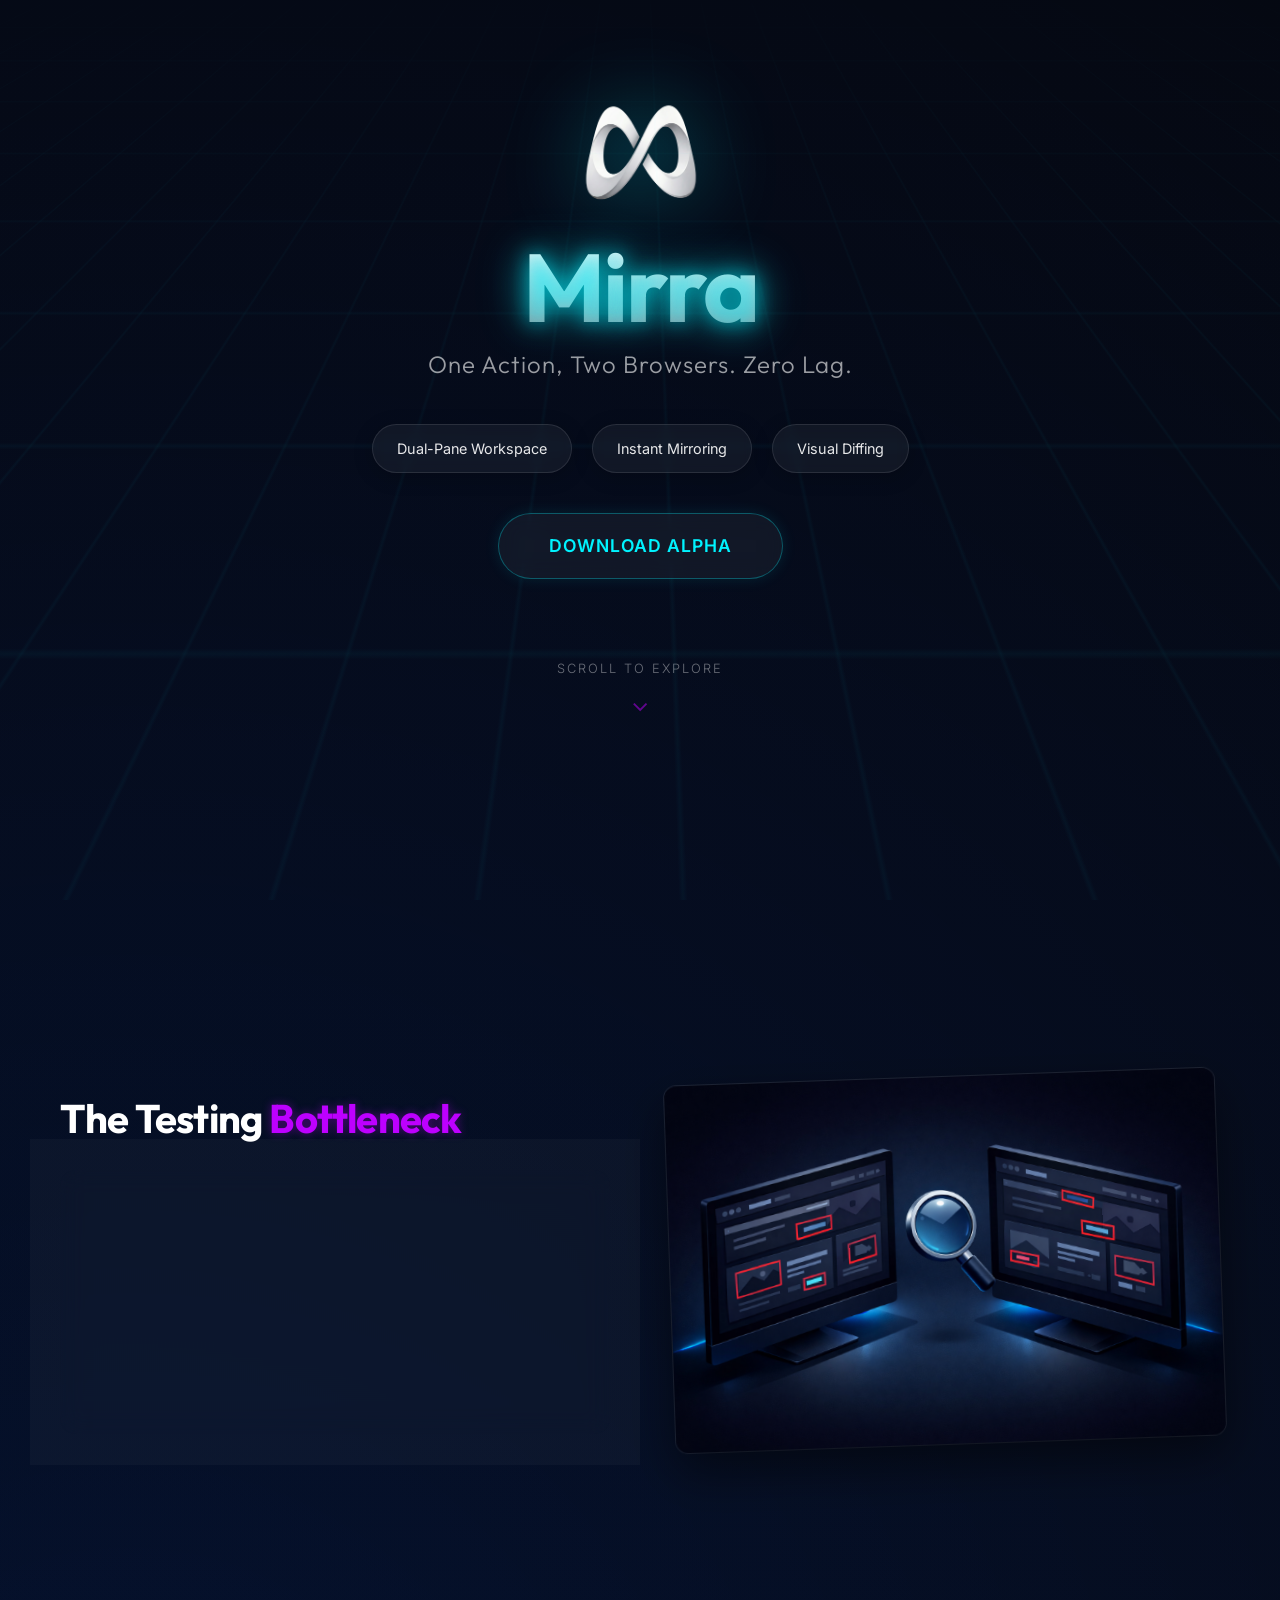
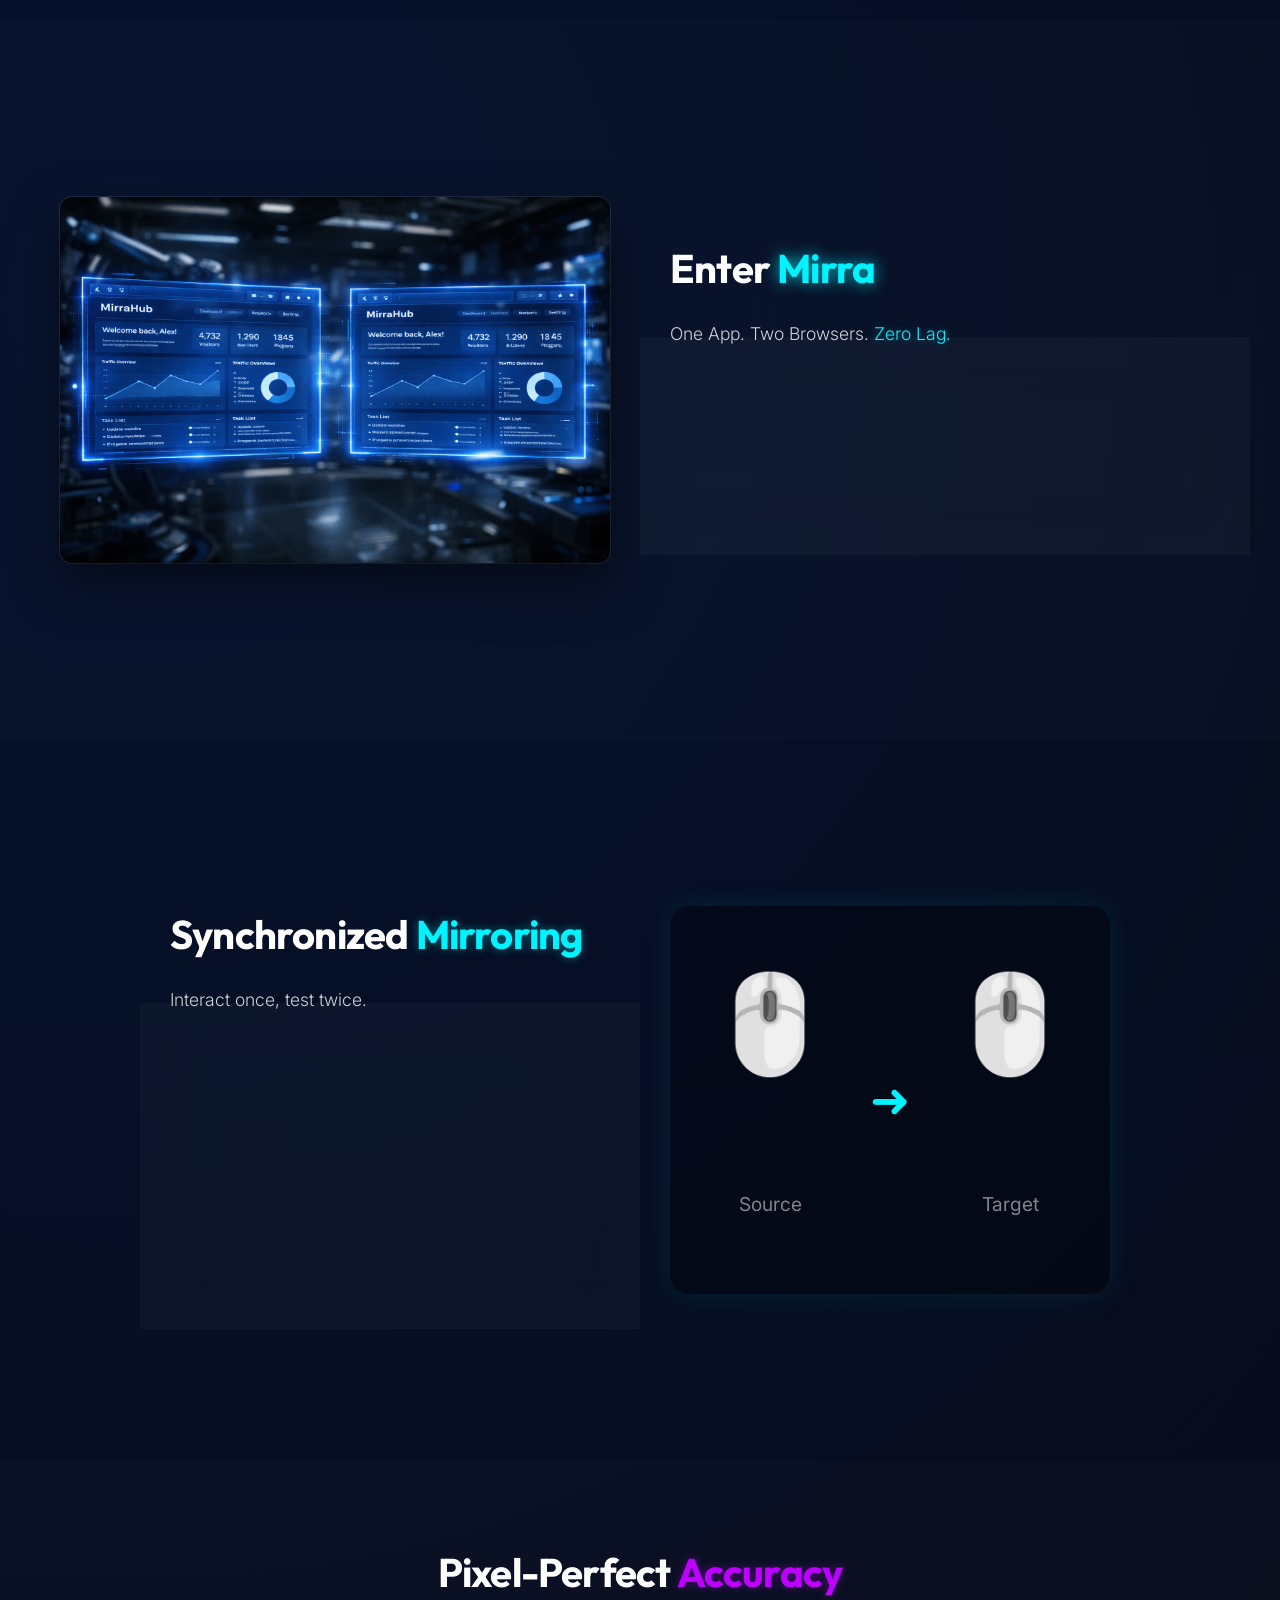
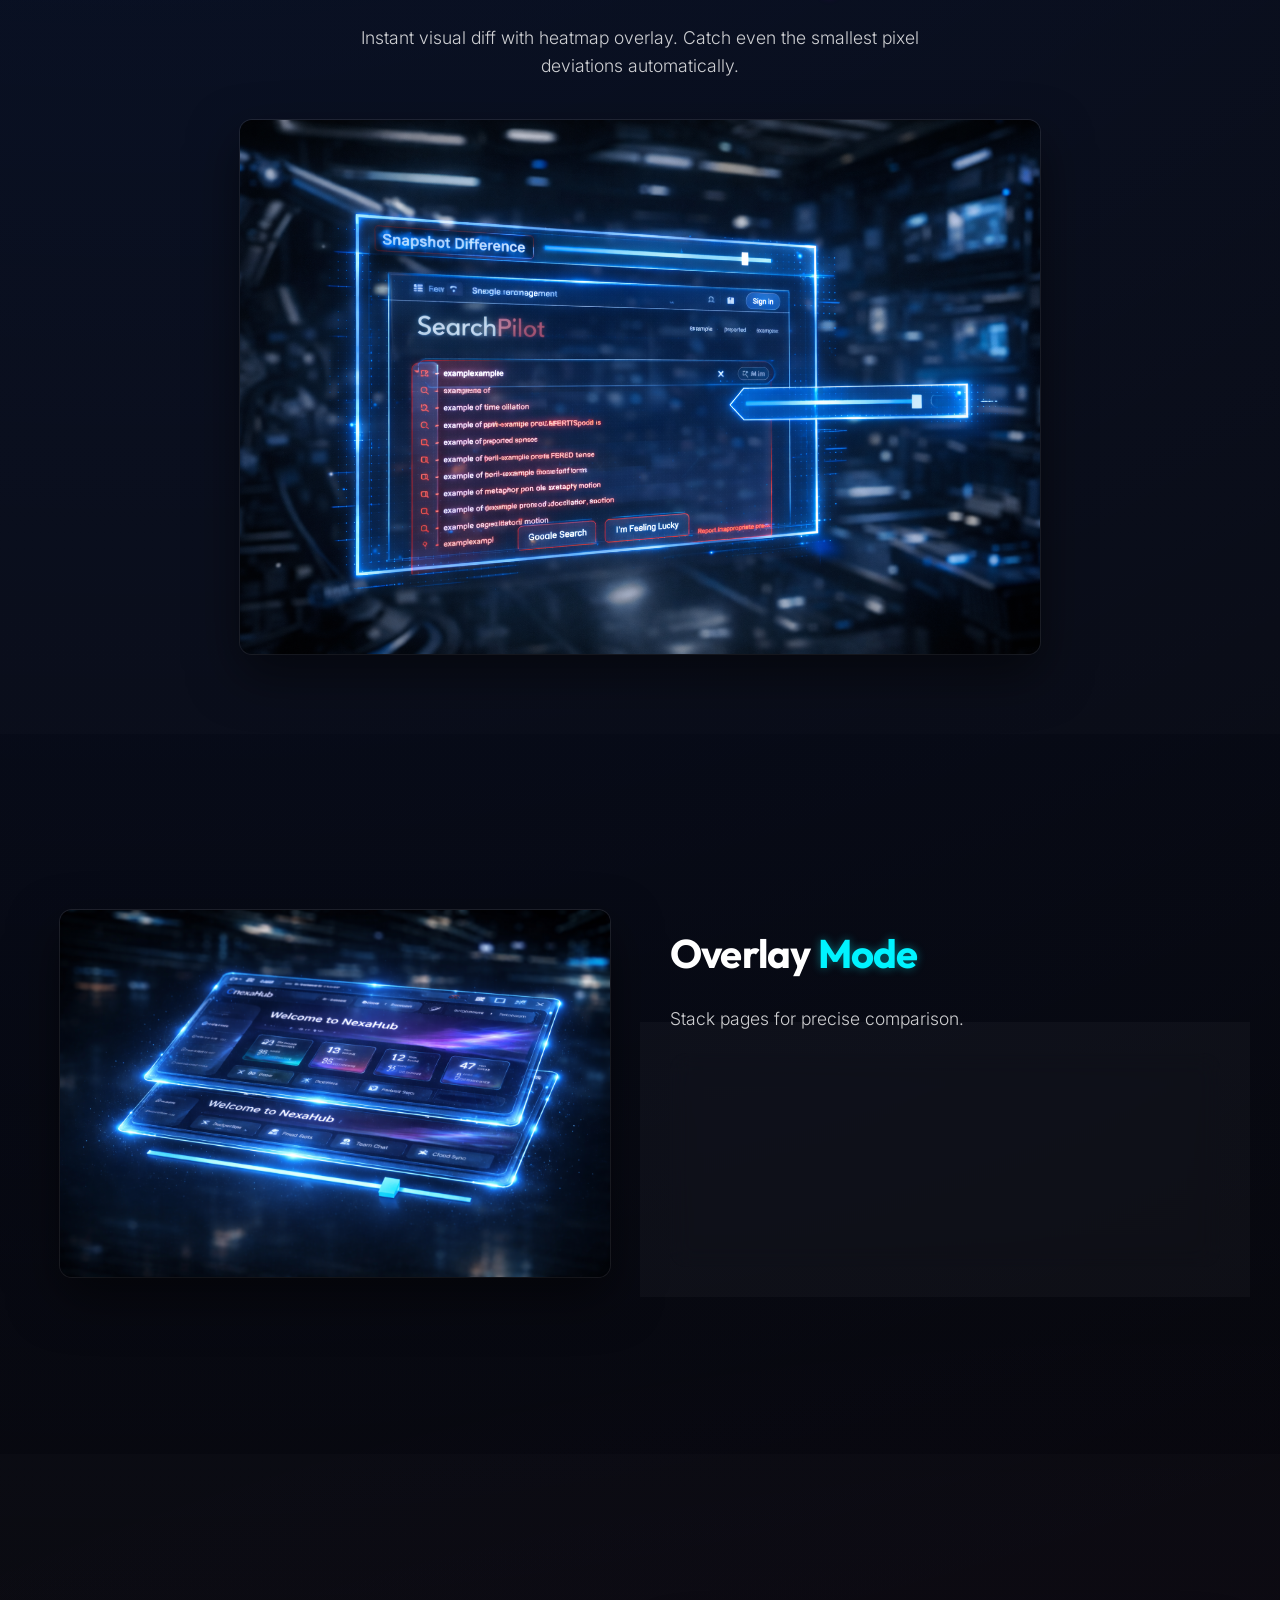
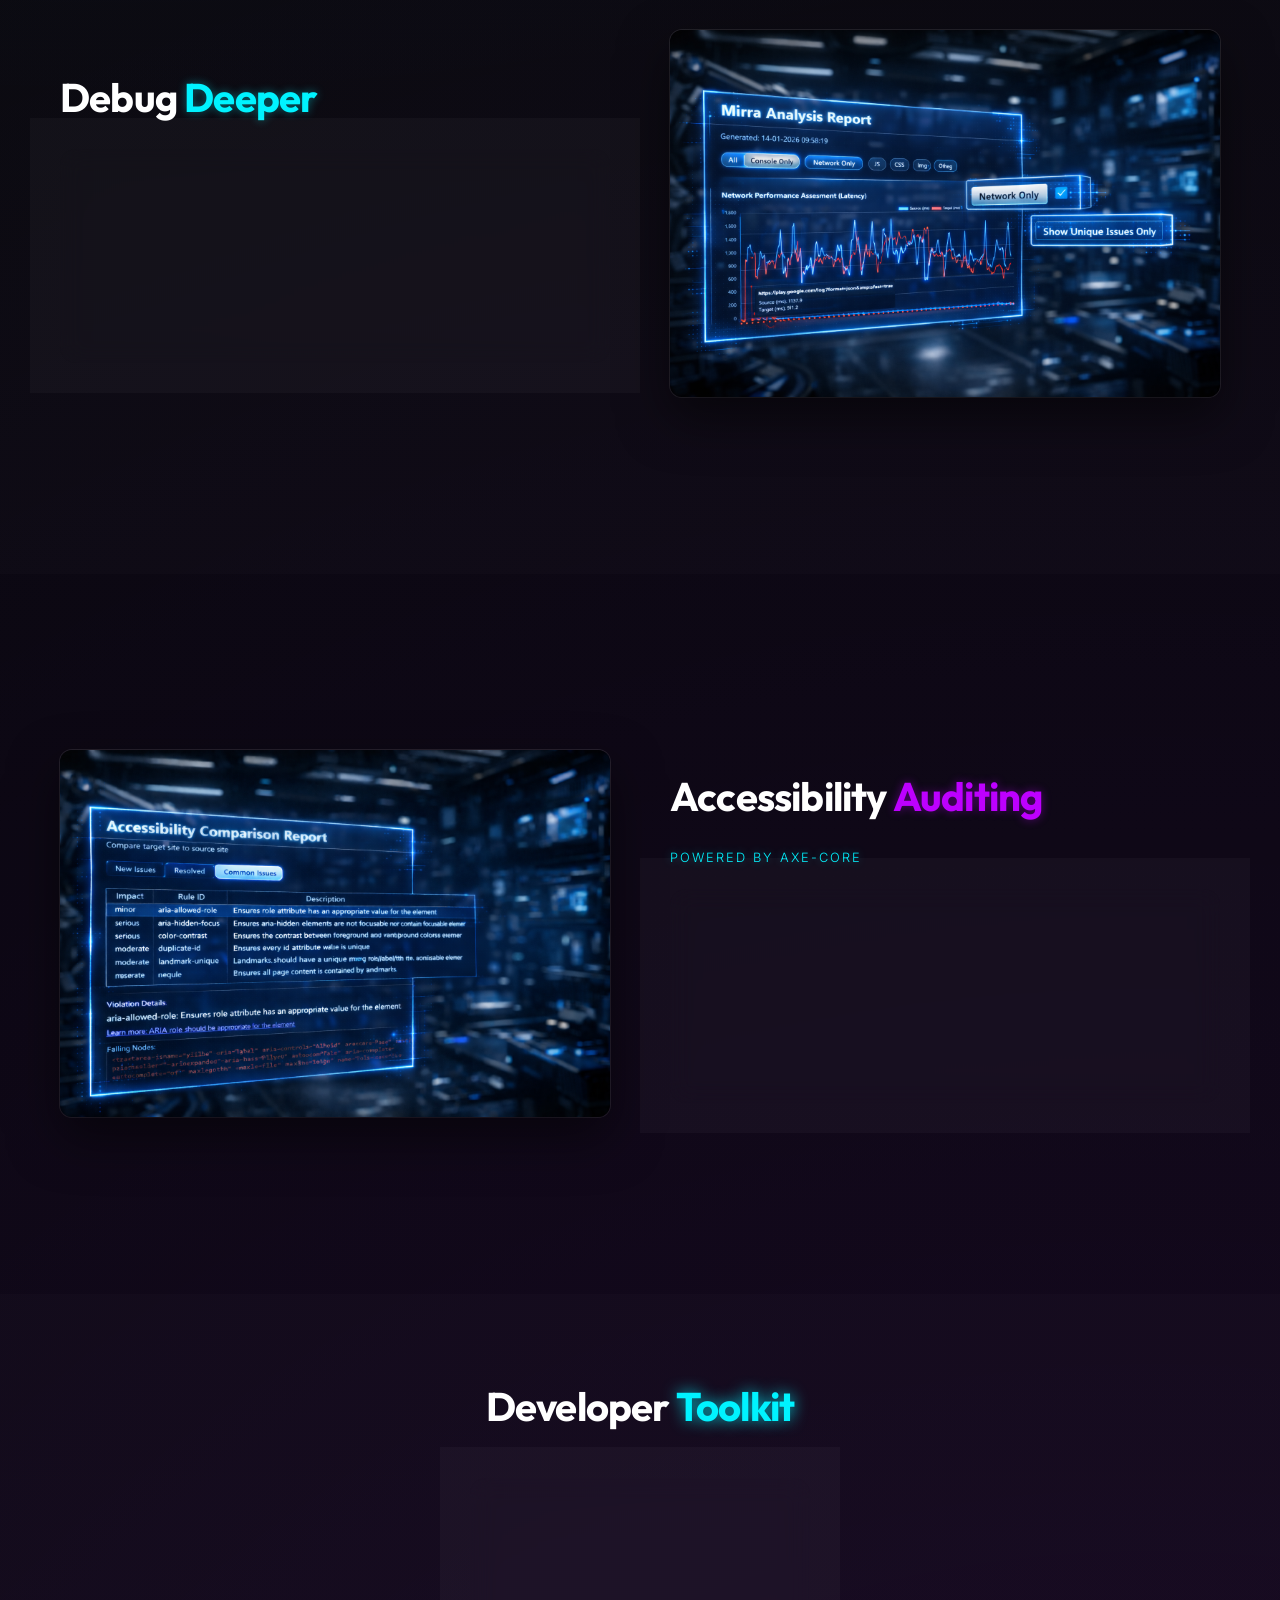
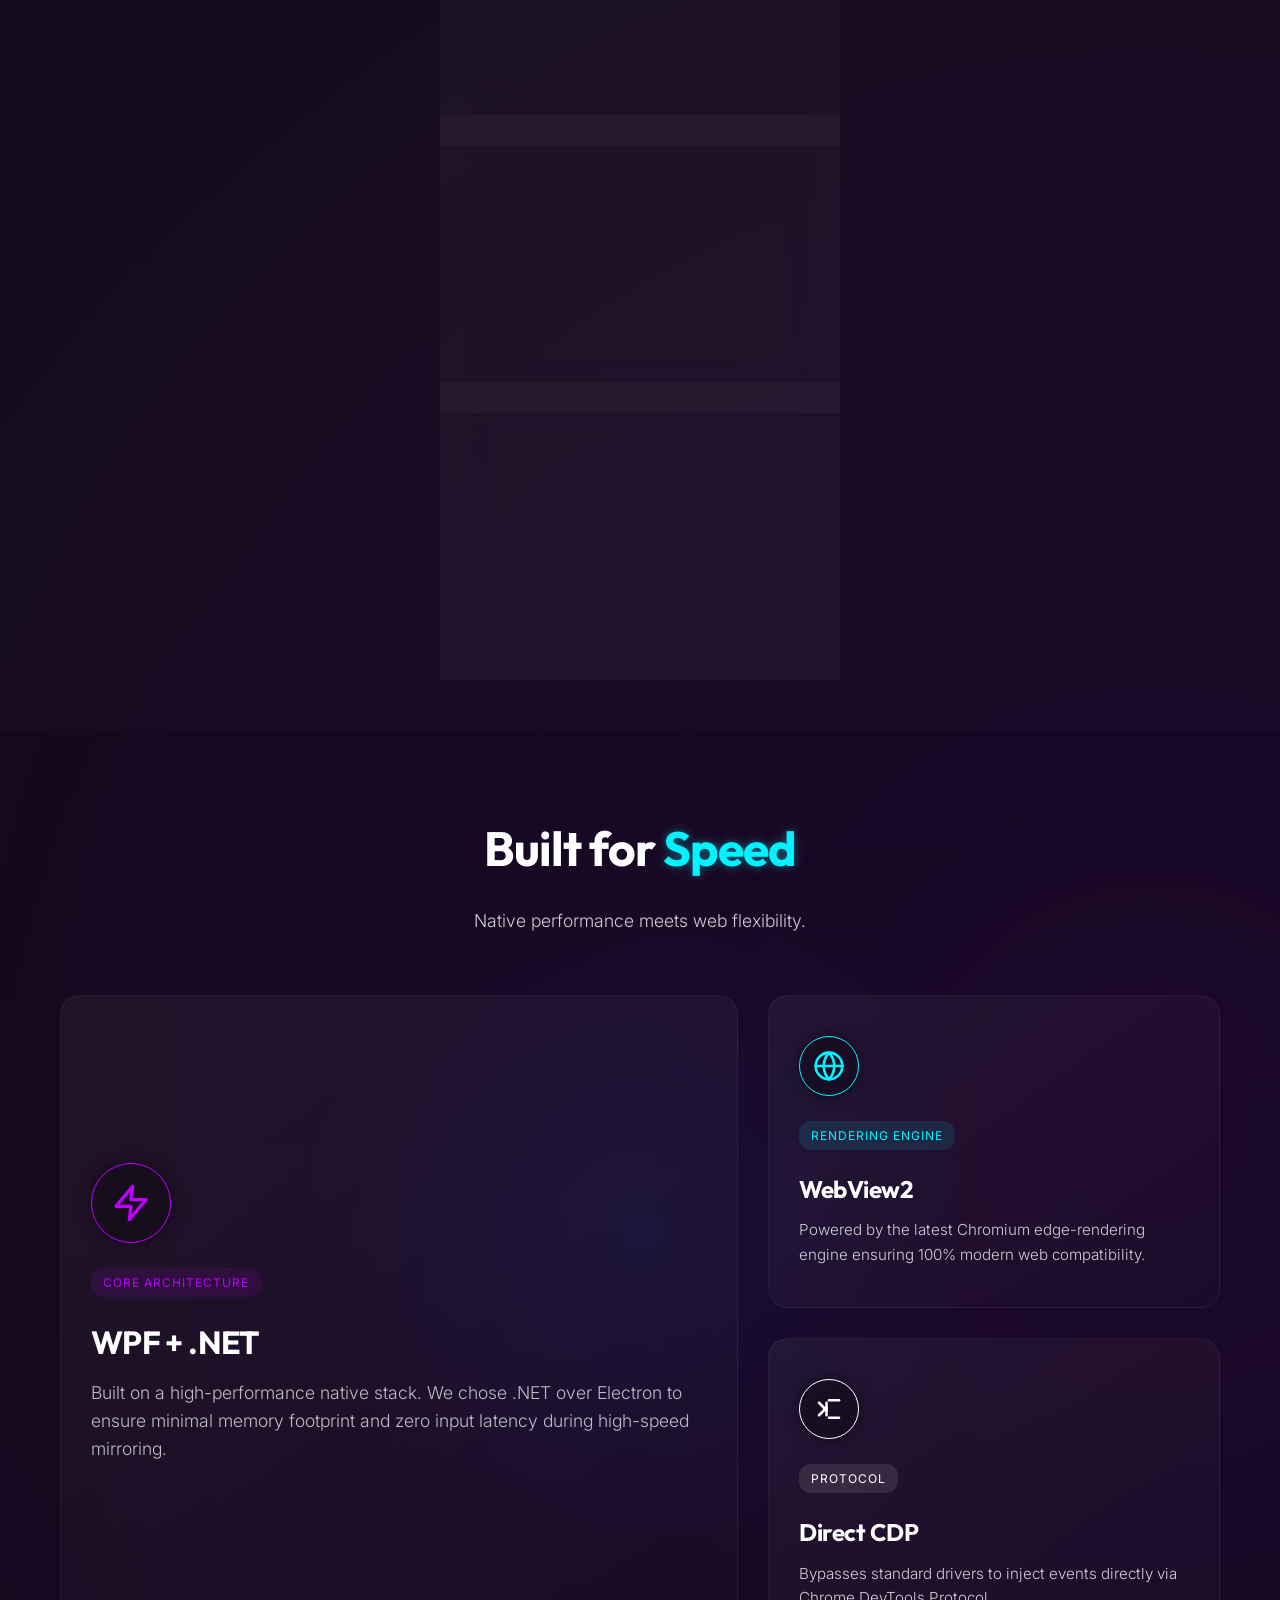
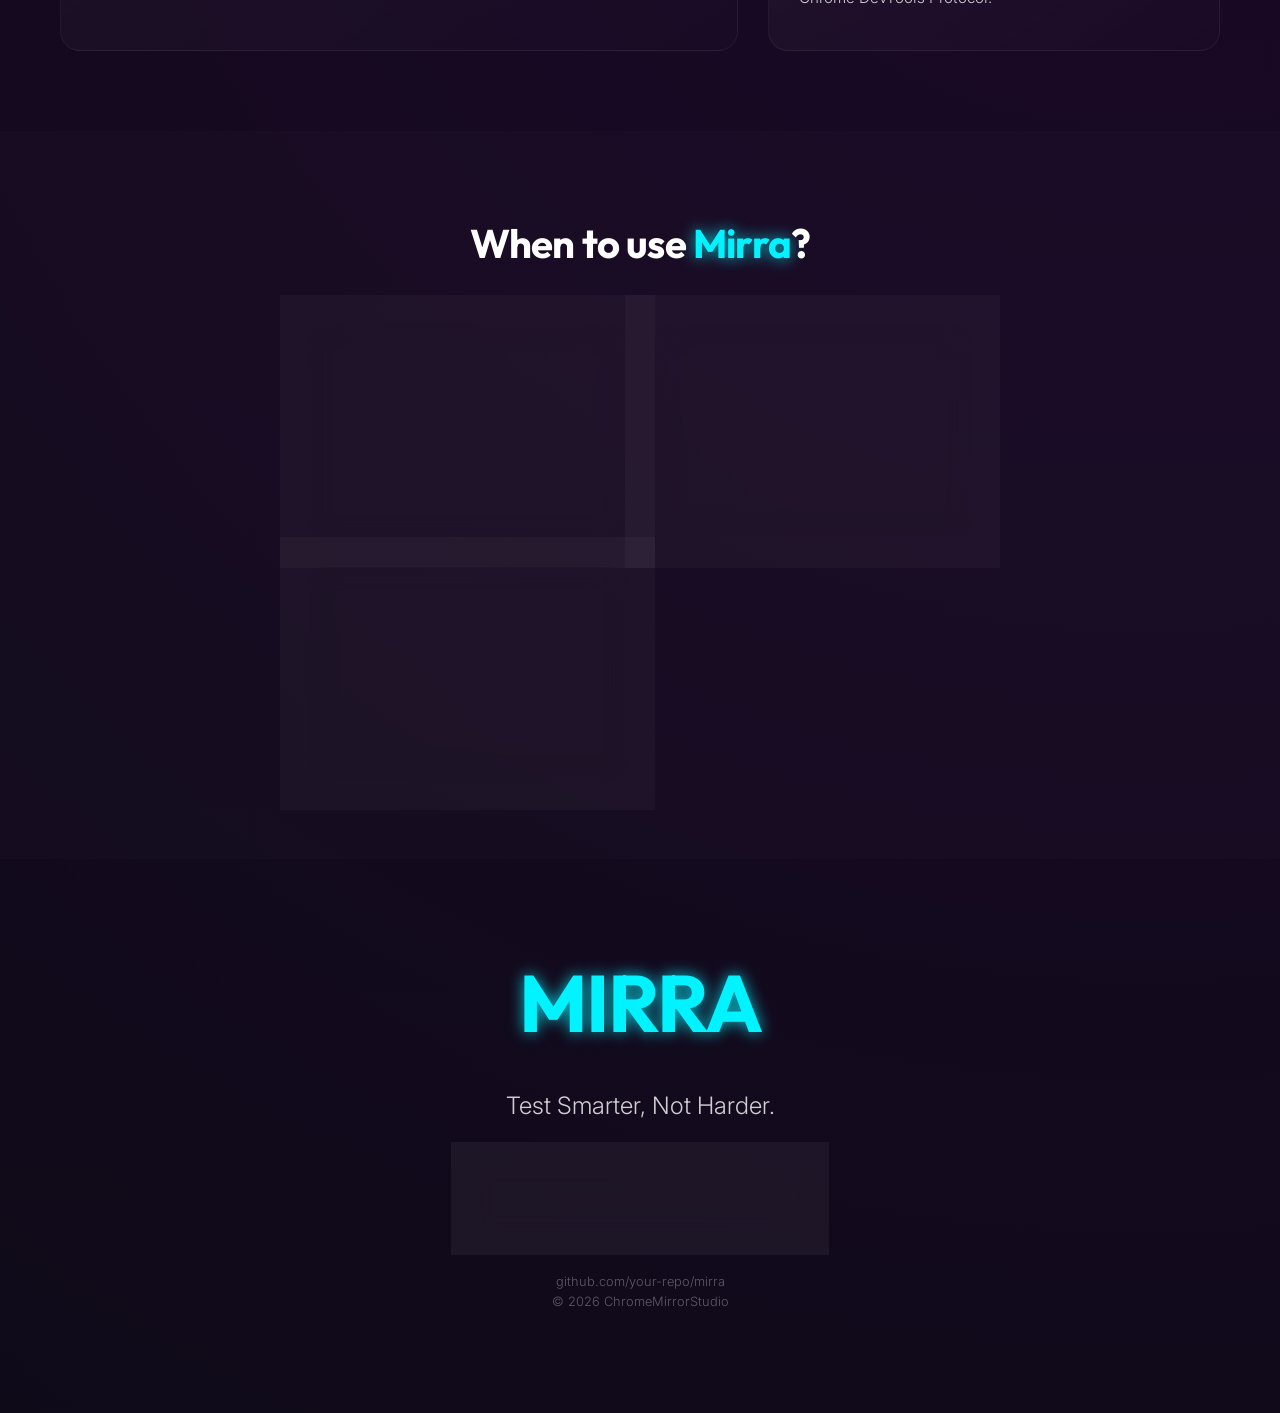
==== mirra/presentation_mirra.html @ e3047772 "feat: update theme to Blue Holographic and restructure mirra folder" ====
<!doctype html>
<html lang="en">

<head>
    <meta charset="utf-8">
    <meta name="viewport" content="width=device-width, initial-scale=1.0">
    <title>Mirra - One Action, Two Browsers</title>

    <!-- Google Fonts -->
    <link
        href="https://fonts.googleapis.com/css2?family=Inter:wght@300;400;600;700;900&family=Outfit:wght@300;500;700&display=swap"
        rel="stylesheet">

    <style>
        :root {
            --mirra-blue: #00f3ff;
            /* Cyan-ish Neon Blue */
            --mirra-deep-blue: #0055ff;
            --mirra-purple: #bd00ff;
            --mirra-bg-dark: #050508;
            --glass-bg: rgba(255, 255, 255, 0.03);
            --glass-border: rgba(0, 243, 255, 0.2);
            --glass-shadow: 0 0 20px rgba(0, 243, 255, 0.1);
        }

        /* ========== BASE STYLES ========== */
        * {
            box-sizing: border-box;
            margin: 0;
            padding: 0;
        }

        body {
            background-color: var(--mirra-bg-dark);
            background-image:
                radial-gradient(circle at 10% 20%, rgba(0, 85, 255, 0.15) 0%, transparent 40%),
                radial-gradient(circle at 90% 80%, rgba(189, 0, 255, 0.1) 0%, transparent 40%),
                linear-gradient(to bottom, #050508, #0a0a12);
            font-family: 'Inter', sans-serif;
            color: #ffffff;
            overflow-x: hidden;
            line-height: 1.6;
        }

        h1,
        h2,
        h3,
        h4,
        h5,
        h6 {
            font-family: 'Outfit', sans-serif;
            /* More futuristic font for headers */
            font-weight: 700;
            margin-bottom: 20px;
            letter-spacing: -0.02em;
        }

        h1 {
            font-size: 4rem;
            color: var(--mirra-blue);
            text-shadow: 0 0 20px rgba(0, 243, 255, 0.6), 0 0 40px rgba(0, 243, 255, 0.3);
            -webkit-text-fill-color: initial;
            background: none;
        }

        h2 {
            font-size: 2.5rem;
            margin-top: 0;
        }

        p {
            font-size: 1.1rem;
            color: rgba(255, 255, 255, 0.8);
            margin-bottom: 20px;
            font-weight: 300;
        }

        a {
            text-decoration: none;
            color: inherit;
        }

        /* ========== UTILITIES & ACCENTS ========== */
        .highlight-blue {
            color: var(--mirra-blue);
            text-shadow: 0 0 10px rgba(0, 243, 255, 0.4);
        }

        .highlight-purple {
            color: var(--mirra-purple);
            text-shadow: 0 0 10px rgba(189, 0, 255, 0.4);
        }

        .gradient-text {
            color: var(--mirra-blue);
            text-shadow: 0 0 15px rgba(0, 243, 255, 0.8);
            font-weight: bold;
            font-weight: bold;
            -webkit-background-clip: border-box;
            background-clip: border-box;
            -webkit-text-fill-color: initial;
            background: none;
        }

        .container {
            max-width: 1200px;
            margin: 0 auto;
            padding: 0 20px;
        }

        section {
            padding: 80px 0;
            min-height: 80vh;
            /* Sections take up most of the screen */
            display: flex;
            align-items: center;
            /* Center content vertically */
            position: relative;
        }

        section:nth-child(even) {
            background: rgba(255, 255, 255, 0.01);
            /* Subtle stripe */
        }

        /* ========== HOLOGRAPHIC CARDS & GLASSMORPHISM ========== */
        .glass-card {
            background: var(--glass-bg);
            border: 1px solid var(--glass-border);
            border-radius: 16px;
            padding: 30px;
            backdrop-filter: blur(12px);
            -webkit-backdrop-filter: blur(12px);
            box-shadow: var(--glass-shadow);
            transition: all 0.3s ease;
        }

        .glass-card:hover {
            transform: translateY(-5px);
            box-shadow: 0 10px 30px rgba(0, 243, 255, 0.2);
            border-color: var(--mirra-blue);
        }

        .hol-image {
            border-radius: 12px;
            box-shadow: 0 20px 50px rgba(0, 0, 0, 0.5), 0 0 0 1px rgba(255, 255, 255, 0.1);
            transition: transform 0.4s ease;
            max-width: 100%;
            height: auto;
            display: block;
        }

        .hol-image:hover {
            transform: scale(1.02);
        }

        /* ========== COMPONENTS ========== */
        .btn-primary {
            display: inline-block;
            background: rgba(255, 255, 255, 0.05);
            /* Glass background */
            padding: 18px 50px;
            border-radius: 50px;
            color: var(--mirra-blue);
            font-weight: 600;
            font-size: 1.1rem;
            letter-spacing: 1px;
            backdrop-filter: blur(10px);
            -webkit-backdrop-filter: blur(10px);
            border: 1px solid rgba(0, 243, 255, 0.3);
            box-shadow: 0 0 15px rgba(0, 243, 255, 0.1);
            transition: all 0.3s ease;
            text-transform: uppercase;
        }

        .btn-primary:hover {
            transform: translateY(-2px);
            background: rgba(0, 243, 255, 0.1);
            border-color: var(--mirra-blue);
            box-shadow: 0 0 30px rgba(0, 243, 255, 0.4);
            color: #fff;
            text-shadow: 0 0 10px rgba(0, 243, 255, 0.8);
        }

        .split-grid {
            display: grid;
            grid-template-columns: 1fr 1fr;
            gap: 60px;
            align-items: center;
        }

        ul.feature-list {
            list-style: none;
        }

        ul.feature-list li {
            padding: 12px 0;
            border-bottom: 1px solid rgba(255, 255, 255, 0.05);
            display: flex;
            align-items: center;
        }

        ul.feature-list li::before {
            content: "➜";
            color: var(--mirra-blue);
            margin-right: 15px;
            font-size: 0.9em;
        }

        .features-grid {
            display: grid;
            grid-template-columns: repeat(auto-fit, minmax(280px, 1fr));
            gap: 30px;
            margin-top: 40px;
        }

        /* Bento Grid Specifics */
        .bento-grid {
            display: grid;
            grid-template-columns: 1.5fr 1fr;
            /* Asymmetric split */
            grid-template-rows: auto auto;
            gap: 30px;
            margin-top: 50px;
        }

        .bento-tall {
            grid-row: span 2;
        }

        .bento-wide {
            grid-column: span 2;
        }

        /* ========== HERO SECTION SPECIFIC ========== */
        .hero-section {
            text-align: center;
            min-height: 100vh;
            justify-content: center;
            padding-top: 0;
            position: relative;
            overflow: hidden;
            /* Ensure grid doesn't spill */
        }

        /* Animated Grid Background */
        .hero-grid {
            position: absolute;
            top: 0;
            left: 0;
            width: 100%;
            height: 100%;
            background-image:
                linear-gradient(rgba(0, 243, 255, 0.1) 1px, transparent 1px),
                linear-gradient(90deg, rgba(0, 243, 255, 0.1) 1px, transparent 1px);
            background-size: 50px 50px;
            transform: perspective(500px) rotateX(60deg);
            transform-origin: top center;
            animation: gridMove 20s linear infinite;
            z-index: -1;
            opacity: 0.3;
            mask-image: linear-gradient(to bottom, transparent 0%, black 40%, black 80%, transparent 100%);
            -webkit-mask-image: linear-gradient(to bottom, transparent 0%, black 40%, black 80%, transparent 100%);
        }

        @keyframes gridMove {
            0% {
                background-position: 0 0;
            }

            100% {
                background-position: 0 1000px;
            }
        }

        .hero-content {
            z-index: 1;
            position: relative;
        }

        /* Hero Typography overrides */
        .hero-title {
            font-size: 6rem;
            line-height: 1;
            margin-bottom: 10px;
            letter-spacing: -2px;
            background: linear-gradient(180deg, #fff 0%, rgba(255, 255, 255, 0.5) 100%);
            -webkit-background-clip: text;
            background-clip: text;
            -webkit-text-fill-color: transparent;
            filter: drop-shadow(0 0 20px rgba(0, 243, 255, 0.4));
        }

        .hero-subtitle {
            font-size: 1.5rem;
            color: rgba(255, 255, 255, 0.6);
            margin-bottom: 40px;
            font-weight: 300;
            letter-spacing: 1px;
        }

        /* Glass Badges for features */
        .hero-badges {
            display: flex;
            justify-content: center;
            gap: 20px;
            margin: 40px 0;
            flex-wrap: wrap;
        }

        .badge {
            background: rgba(255, 255, 255, 0.05);
            border: 1px solid rgba(255, 255, 255, 0.1);
            padding: 12px 24px;
            border-radius: 30px;
            display: flex;
            align-items: center;
            gap: 10px;
            font-size: 0.9rem;
            color: rgba(255, 255, 255, 0.9);
            backdrop-filter: blur(5px);
            box-shadow: 0 4px 20px rgba(0, 0, 0, 0.2);
            transition: transform 0.3s, border-color 0.3s;
        }

        .badge:hover {
            transform: translateY(-3px);
            border-color: var(--mirra-blue);
            background: rgba(0, 243, 255, 0.05);
        }

        .badge i {
            font-style: normal;
        }

        /* Hero Buttons */
        .hero-cta-group {
            display: flex;
            justify-content: center;
            gap: 20px;
            margin-top: 30px;
        }

        .btn-secondary {
            display: inline-block;
            background: transparent;
            padding: 18px 40px;
            border-radius: 50px;
            color: white;
            font-weight: 600;
            font-size: 1.1rem;
            letter-spacing: 0.5px;
            border: 1px solid rgba(255, 255, 255, 0.2);
            transition: all 0.3s ease;
        }

        .btn-secondary:hover {
            background: rgba(255, 255, 255, 0.05);
            border-color: white;
            transform: translateY(-2px);
        }

        /* ========== TECH CARDS ========== */
        .tech-card {
            background: linear-gradient(145deg, rgba(255, 255, 255, 0.05) 0%, rgba(255, 255, 255, 0.01) 100%);
            border: 1px solid rgba(255, 255, 255, 0.05);
            border-radius: 20px;
            padding: 40px 30px;
            text-align: left;
            transition: all 0.4s cubic-bezier(0.175, 0.885, 0.32, 1.275);
            position: relative;
            overflow: hidden;
            height: 100%;
        }

        .tech-card::before {
            content: '';
            position: absolute;
            top: 0;
            left: 0;
            width: 100%;
            height: 100%;
            background: radial-gradient(circle at top right, rgba(0, 243, 255, 0.1), transparent 40%);
            opacity: 0;
            transition: opacity 0.4s;
        }

        .tech-card:hover {
            transform: translateY(-10px);
            border-color: var(--mirra-purple);
            box-shadow: 0 10px 40px rgba(189, 0, 255, 0.15);
        }

        .tech-card:hover::before {
            opacity: 1;
        }

        .tech-icon-circle {
            width: 60px;
            height: 60px;
            border-radius: 50%;
            background: rgba(0, 0, 0, 0.3);
            display: flex;
            align-items: center;
            justify-content: center;
            font-size: 1.8rem;
            margin-bottom: 25px;
            border: 1px solid rgba(255, 255, 255, 0.1);
            box-shadow: 0 0 15px rgba(0, 0, 0, 0.5);
        }

        .tech-card h4 {
            font-size: 1.5rem;
            margin-bottom: 10px;
            color: #fff;
        }

        .tech-tag {
            display: inline-block;
            font-size: 0.75rem;
            text-transform: uppercase;
            letter-spacing: 1px;
            padding: 5px 12px;
            border-radius: 12px;
            background: rgba(0, 243, 255, 0.1);
            color: var(--mirra-blue);
            margin-bottom: 20px;
        }

        /* ========== TECH CARDS ========== */
        .tech-card {
            background: linear-gradient(145deg, rgba(255, 255, 255, 0.05) 0%, rgba(255, 255, 255, 0.01) 100%);
            border: 1px solid rgba(255, 255, 255, 0.05);
            border-radius: 20px;
            padding: 40px 30px;
            text-align: left;
            transition: all 0.4s cubic-bezier(0.175, 0.885, 0.32, 1.275);
            position: relative;
            overflow: hidden;
            height: 100%;
        }

        .tech-card::before {
            content: '';
            position: absolute;
            top: 0;
            left: 0;
            width: 100%;
            height: 100%;
            background: radial-gradient(circle at top right, rgba(0, 243, 255, 0.1), transparent 40%);
            opacity: 0;
            transition: opacity 0.4s;
        }

        .tech-card:hover {
            transform: translateY(-10px);
            border-color: var(--mirra-purple);
            box-shadow: 0 10px 40px rgba(189, 0, 255, 0.15);
        }

        .tech-card:hover::before {
            opacity: 1;
        }

        .tech-icon-circle {
            width: 60px;
            height: 60px;
            border-radius: 50%;
            background: rgba(0, 0, 0, 0.3);
            display: flex;
            align-items: center;
            justify-content: center;
            font-size: 1.8rem;
            margin-bottom: 25px;
            border: 1px solid rgba(255, 255, 255, 0.1);
            box-shadow: 0 0 15px rgba(0, 0, 0, 0.5);
        }

        .tech-card h4 {
            font-size: 1.5rem;
            margin-bottom: 10px;
            color: #fff;
        }

        .tech-tag {
            display: inline-block;
            font-size: 0.75rem;
            text-transform: uppercase;
            letter-spacing: 1px;
            padding: 5px 12px;
            border-radius: 12px;
            background: rgba(0, 243, 255, 0.1);
            color: var(--mirra-blue);
            margin-bottom: 20px;
        }

        /* ========== SCROLL ANIMATION CSS ========== */
        .reveal-on-scroll {
            opacity: 0;
            transform: translateY(30px);
            transition: all 0.8s ease-out;
        }

        .reveal-on-scroll.visible {
            opacity: 1;
            transform: translateY(0);
        }

        /* ========== RESPONSIVE ========== */
        @media screen and (max-width: 900px) {
            .split-grid {
                grid-template-columns: 1fr;
                gap: 40px;
                text-align: center;
            }

            h1 {
                font-size: 3rem;
            }

            h2 {
                font-size: 2rem;
            }

            .split-grid .content-side {
                order: 1;
            }

            .split-grid .image-side {
                order: 2;
                margin-top: 20px;
            }

            .bento-grid {
                grid-template-columns: 1fr;
                grid-template-rows: auto;
            }

            .bento-tall,
            .bento-wide {
                grid-row: auto;
                grid-column: auto;
            }

            section.reverse-mobile .split-grid .image-side {
                order: 1;
            }

            section.reverse-mobile .split-grid .content-side {
                order: 2;
            }

            ul.feature-list {
                text-align: left;
                display: inline-block;
            }
        }

        /* ========== MOBILE SPECIFIC (<480px) ========== */
        @media screen and (max-width: 480px) {
            h1 {
                font-size: 2.5rem !important;
            }

            h2 {
                font-size: 1.8rem !important;
            }

            section {
                padding: 60px 0;
                min-height: auto;
                /* Allow content to determine height on mobile */
            }

            .container {
                padding: 0 15px;
            }

            .hero-icon {
                font-size: 3.5rem;
                margin-top: 30px;
            }

            .glass-card {
                padding: 20px;
            }

            .btn-primary {
                padding: 15px 30px;
                font-size: 1rem;
                width: 100%;
                /* Full width button on mobile */
                text-align: center;
            }

            /* Fix functionality visualization */
            .input-mirror-viz {
                font-size: 3rem !important;
                /* Smaller icons */
                padding: 20px !important;
                flex-direction: column;
                /* Stack vertically */
                gap: 20px;
            }

            .input-mirror-arrow {
                transform: rotate(90deg);
                /* Point down */
                margin: 10px 0 !important;
            }
        }
    </style>
</head>

<body>

    <!-- HERO SECTION -->
    <section class="hero-section">
        <div class="hero-grid"></div>
        <div class="container hero-content">
            <img src="./SiteFile/App.png" alt="Mirra Logo"
                style="width: 120px; margin-bottom: 20px; filter: drop-shadow(0 0 40px rgba(0,243,255,0.4));">

            <h1 class="hero-title">Mirra</h1>
            <h3 class="hero-subtitle">One Action, Two Browsers. Zero Lag.</h3>

            <div class="hero-badges">
                <div class="badge">
                    <span>Dual-Pane Workspace</span>
                </div>
                <div class="badge">
                    <span>Instant Mirroring</span>
                </div>
                <div class="badge">
                    <span>Visual Diffing</span>
                </div>
            </div>

            <div class="hero-cta-group">
                <a href="#" class="btn-primary">Download Alpha</a>
            </div>

            <div style="margin-top: 80px; opacity: 0.5; animation: bounce 2s infinite;">
                <p style="margin-bottom: 5px; font-size: 0.8rem; letter-spacing: 2px;">SCROLL TO EXPLORE</p>
                <div style="color: var(--mirra-purple); font-size: 1.5rem;">⌄</div>
            </div>
        </div>
    </section>

    <style>
        @keyframes bounce {

            0%,
            20%,
            50%,
            80%,
            100% {
                transform: translateY(0);
            }

            40% {
                transform: translateY(-10px);
            }

            60% {
                transform: translateY(-5px);
            }
        }
    </style>

    <!-- THE PROBLEM -->
    <section>
        <div class="container">
            <div class="split-grid">
                <div class="content-side reveal-on-scroll">
                    <h2>The Testing <span class="highlight-purple">Bottleneck</span></h2>
                    <div class="glass-card">
                        <ul class="feature-list">
                            <li>Comparing Staging vs. Production is manual & slow</li>
                            <li>"Alt-Tab" fatigue from switching windows</li>
                            <li>Visual bugs slip through cracks</li>
                            <li>Accessibility auditing is disjointed</li>
                        </ul>
                    </div>
                </div>
                <div class="image-side reveal-on-scroll">
                    <img src="./chaotic_tabs.png" class="hol-image" style="transform: rotate(-2deg);"
                        alt="Chaotic Tabs">
                </div>
            </div>
        </div>
    </section>

    <!-- THE SOLUTION -->
    <section class="reverse-mobile">
        <div class="container">
            <div class="split-grid">
                <div class="image-side reveal-on-scroll">
                    <img src="./SplitView.png" class="hol-image" alt="Split View Solution">
                </div>
                <div class="content-side reveal-on-scroll">
                    <h2>Enter <span class="gradient-text">Mirra</span></h2>
                    <p>One App. Two Browsers. <span class="highlight-blue">Zero Lag.</span></p>
                    <div class="glass-card">
                        <h4>Dedicated Workspace</h4>
                        <p style="margin:0; opacity: 0.8; font-size: 0.95rem;">No more window juggling. Your testing
                            environment is contained and controlled.</p>
                    </div>
                </div>
            </div>
        </div>
    </section>

    <!-- INPUT MIRRORING -->
    <section>
        <div class="container">
            <div class="split-grid">
                <div class="content-side reveal-on-scroll">
                    <h2>Synchronized <span class="highlight-blue">Mirroring</span></h2>
                    <p>Interact once, test twice.</p>
                    <div class="glass-card">
                        <ul class="feature-list">
                            <li>Scroll Sync</li>
                            <li>Click Mirroring</li>
                            <li>Keyboard Input</li>
                            <li>Chrome DevTools Protocol (CDP)</li>
                        </ul>
                    </div>
                </div>
                <div class="image-side reveal-on-scroll" style="text-align: center;">
                    <div class="input-mirror-viz"
                        style="display: inline-flex; align-items: center; justify-content: center; font-size: 6rem; background: rgba(0,0,0,0.3); padding: 40px; border-radius: 20px; box-shadow: 0 0 30px rgba(0,243,255,0.1);">
                        <div style="text-align: center;">🖱️<br><small
                                style="font-size: 0.2em; opacity: 0.5;">Source</small></div>
                        <div class="input-mirror-arrow"
                            style="color: var(--mirra-blue); margin: 0 40px; font-size: 0.5em;">➜</div>
                        <div style="text-align: center;">🖱️<br><small
                                style="font-size: 0.2em; opacity: 0.5;">Target</small></div>
                    </div>
                </div>
            </div>
        </div>
    </section>

    <!-- VISUAL REGRESSION -->
    <section style="text-align: center;">
        <div class="container reveal-on-scroll">
            <h2>Pixel-Perfect <span class="highlight-purple">Accuracy</span></h2>
            <p style="max-width: 600px; margin: 0 auto 40px;">Instant visual diff with heatmap overlay. Catch even the
                smallest pixel deviations automatically.</p>
            <img src="./heatmap.png" class="hol-image" style="width: 100%; max-width: 800px; margin: 0 auto;"
                alt="Heatmap Comparison">
        </div>
    </section>

    <!-- OVERLAY MODE -->
    <section>
        <div class="container">
            <div class="split-grid">
                <div class="image-side reveal-on-scroll">
                    <img src="./overlay.png" class="hol-image" alt="Overlay Mode">
                </div>
                <div class="content-side reveal-on-scroll">
                    <h2>Overlay <span class="highlight-blue">Mode</span></h2>
                    <p>Stack pages for precise comparison.</p>
                    <div class="glass-card">
                        <ul class="feature-list">
                            <li><strong>Transparency Control:</strong> Adjust overlay opacity</li>
                            <li><strong>Pixel Alignment:</strong> Perfect element matching</li>
                            <li><strong>Quick Toggle:</strong> Instant view switching</li>
                        </ul>
                    </div>
                </div>
            </div>
        </div>
    </section>

    <!-- DEBUGGING -->
    <section>
        <div class="container">
            <div class="split-grid">
                <div class="content-side reveal-on-scroll">
                    <h2>Debug <span class="highlight-blue">Deeper</span></h2>
                    <div class="glass-card">
                        <ul class="feature-list">
                            <li><strong>Console Sync:</strong> Compare logs side-by-side</li>
                            <li><strong>Network Monitor:</strong> Spot 404s & Slow Requests</li>
                            <li><strong>Diffing:</strong> Highlight errors in Target only</li>
                        </ul>
                    </div>
                </div>
                <div class="image-side reveal-on-scroll">
                    <img src="./Console.png" class="hol-image" alt="Console Sync">
                </div>
            </div>
        </div>
    </section>

    <!-- ACCESSIBILITY -->
    <section>
        <div class="container">
            <div class="split-grid">
                <div class="image-side reveal-on-scroll">
                    <img src="./axe.png" class="hol-image" alt="Accessibility Auditing">
                </div>
                <div class="content-side reveal-on-scroll">
                    <h2>Accessibility <span class="highlight-purple">Auditing</span></h2>
                    <p class="highlight-blue" style="font-size: 0.8em; text-transform: uppercase; letter-spacing: 2px;">
                        Powered by axe-core</p>
                    <div class="glass-card">
                        <ul class="feature-list">
                            <li>Compare A11y Scores</li>
                            <li>Identify <strong>Regressions</strong> (New Errors)</li>
                            <li>Highlight <strong>Improvements</strong> (Fixed Errors)</li>
                        </ul>
                    </div>
                </div>
            </div>
        </div>
    </section>

    <!-- DEVELOPER TOOLKIT -->
    <section>
        <div class="container">
            <h2 style="text-align: center;">Developer <span class="gradient-text">Toolkit</span></h2>
            <div class="features-grid reveal-on-scroll">
                <div class="glass-card" style="text-align: center;">
                    <h1 style="font-size: 3rem; margin-bottom: 10px;">📏</h1>
                    <h4 class="highlight-blue">Smart Ruler</h4>
                    <p style="font-size: 0.9em;">Measure padding & margins instantly.</p>
                </div>
                <div class="glass-card" style="text-align: center;">
                    <h1 style="font-size: 3rem; margin-bottom: 10px;">📑</h1>
                    <h4 class="highlight-blue">Bookmarks</h4>
                    <p style="font-size: 0.9em;">Save session pairs for daily workflows.</p>
                </div>
                <div class="glass-card" style="text-align: center;">
                    <h1 style="font-size: 3rem; margin-bottom: 10px;">⌨️</h1>
                    <h4 class="highlight-blue">Hotkeys</h4>
                    <p style="font-size: 0.9em;">Toggle features without leaving keyboard.</p>
                </div>
            </div>
        </div>
    </section>

    <!-- PERFORMANCE -->
    <!-- PERFORMANCE -->
    <section style="position: relative;">
        <!-- Background decorative blob -->
        <div
            style="position: absolute; top: 50%; left: 50%; transform: translate(-50%, -50%); width: 60%; height: 60%; background: radial-gradient(circle, rgba(0,85,255,0.08) 0%, transparent 70%); z-index: -1;">
        </div>

        <div class="container reveal-on-scroll">
            <div style="text-align: center; margin-bottom: 60px;">
                <h2 style="font-size: 3rem;">Built for <span class="highlight-blue">Speed</span></h2>
                <p>Native performance meets web flexibility.</p>
            </div>

            <div class="bento-grid">
                <!-- Card 1: Tall Architecture Card -->
                <div class="tech-card bento-tall">
                    <div style="height: 100%; display: flex; flex-direction: column; justify-content: center;">
                        <div class="tech-icon-circle"
                            style="width: 80px; height: 80px; border-color: var(--mirra-purple);">
                            <!-- Lightning/Chip SVG -->
                            <svg width="40" height="40" viewBox="0 0 24 24" fill="none" stroke="var(--mirra-purple)"
                                stroke-width="2" stroke-linecap="round" stroke-linejoin="round">
                                <polygon points="13 2 3 14 12 14 11 22 21 10 12 10 13 2"></polygon>
                            </svg>
                        </div>
                        <span class="tech-tag"
                            style="align-self: flex-start; background: rgba(189, 0, 255, 0.1); color: var(--mirra-purple);">Core
                            Architecture</span>
                        <h4 style="font-size: 2rem;">WPF + .NET</h4>
                        <p style="font-size: 1.1rem; opacity: 0.9;">Built on a high-performance native stack. We chose
                            .NET over Electron to ensure minimal memory footprint and zero input latency during
                            high-speed mirroring.</p>
                    </div>
                </div>

                <!-- Card 2 -->
                <div class="tech-card">
                    <div class="tech-icon-circle" style="border-color: var(--mirra-blue);">
                        <!-- Globe SVG -->
                        <svg width="32" height="32" viewBox="0 0 24 24" fill="none" stroke="var(--mirra-blue)"
                            stroke-width="2" stroke-linecap="round" stroke-linejoin="round">
                            <circle cx="12" cy="12" r="10"></circle>
                            <line x1="2" y1="12" x2="22" y2="12"></line>
                            <path
                                d="M12 2a15.3 15.3 0 0 1 4 10 15.3 15.3 0 0 1-4 10 15.3 15.3 0 0 1-4-10 15.3 15.3 0 0 1 4-10z">
                            </path>
                        </svg>
                    </div>
                    <span class="tech-tag">Rendering Engine</span>
                    <h4>WebView2</h4>
                    <p style="font-size: 0.95rem; margin-bottom: 0;">Powered by the latest Chromium edge-rendering
                        engine ensuring 100% modern web compatibility.</p>
                </div>

                <!-- Card 3 -->
                <div class="tech-card">
                    <div class="tech-icon-circle" style="border-color: #fff;">
                        <!-- Terminal/Wrench SVG -->
                        <svg width="30" height="30" viewBox="0 0 24 24" fill="none" stroke="#fff" stroke-width="2"
                            stroke-linecap="round" stroke-linejoin="round">
                            <polyline points="4 17 10 11 10 17"></polyline>
                            <line x1="12" y1="19" x2="20" y2="19"></line>
                            <polyline points="4 7 10 13 10 7"></polyline>
                            <line x1="12" y1="5" x2="20" y2="5"></line>
                        </svg>
                    </div>
                    <span class="tech-tag" style="background: rgba(255, 255, 255, 0.1); color: #fff;">Protocol</span>
                    <h4>Direct CDP</h4>
                    <p style="font-size: 0.95rem; margin-bottom: 0;">Bypasses standard drivers to inject events directly
                        via Chrome DevTools Protocol.</p>
                </div>
            </div>
        </div>
    </section>

    <!-- USE CASES -->
    <section>
        <div class="container">
            <h2 style="text-align: center; margin-bottom: 50px;">When to use <span class="gradient-text">Mirra</span>?
            </h2>
            <div class="features-grid reveal-on-scroll">
                <div class="glass-card">
                    <h4 class="highlight-blue">Regression</h4>
                    <p>Compare v1 vs v2 before release to ensure no features have been broken.</p>
                </div>
                <div class="glass-card">
                    <h4 class="highlight-purple">Environment</h4>
                    <p>Verify Staging matches Production exactly, spotting configuration drifts.</p>
                </div>
                <div class="glass-card">
                    <h4 style="color: #fff;">Modernization</h4>
                    <p>Compare Legacy App vs New React App to ensure pixel-perfect parity.</p>
                </div>
            </div>
        </div>
    </section>

    <!-- FOOTER CTA -->
    <section style="min-height: 50vh; text-align: center;">
        <div class="container reveal-on-scroll">
            <h1 class="gradient-text" style="font-size: 5rem;">MIRRA</h1>
            <p style="font-size: 1.5rem; margin-bottom: 40px;">Test Smarter, Not Harder.</p>
            <a href="#" class="btn-primary">Download Alpha v1.0</a>
            <p style="margin-top: 40px; font-size: 0.8rem; opacity: 0.4;">
                github.com/your-repo/mirra<br>
                &copy; 2026 ChromeMirrorStudio
            </p>
        </div>
    </section>

    <script>
        // Simple Intersection Observer for scroll animations
        document.addEventListener('DOMContentLoaded', () => {
            const observerOptions = {
                root: null,
                rootMargin: '0px',
                threshold: 0.1
            };

            const observer = new IntersectionObserver((entries, observer) => {
                entries.forEach(entry => {
                    if (entry.isIntersecting) {
                        entry.target.classList.add('visible');
                        observer.unobserve(entry.target); // Only animate once
                    }
                });
            }, observerOptions);

            const elements = document.querySelectorAll('.reveal-on-scroll');
            elements.forEach(el => observer.observe(el));
        });
    </script>
</body>

</html>
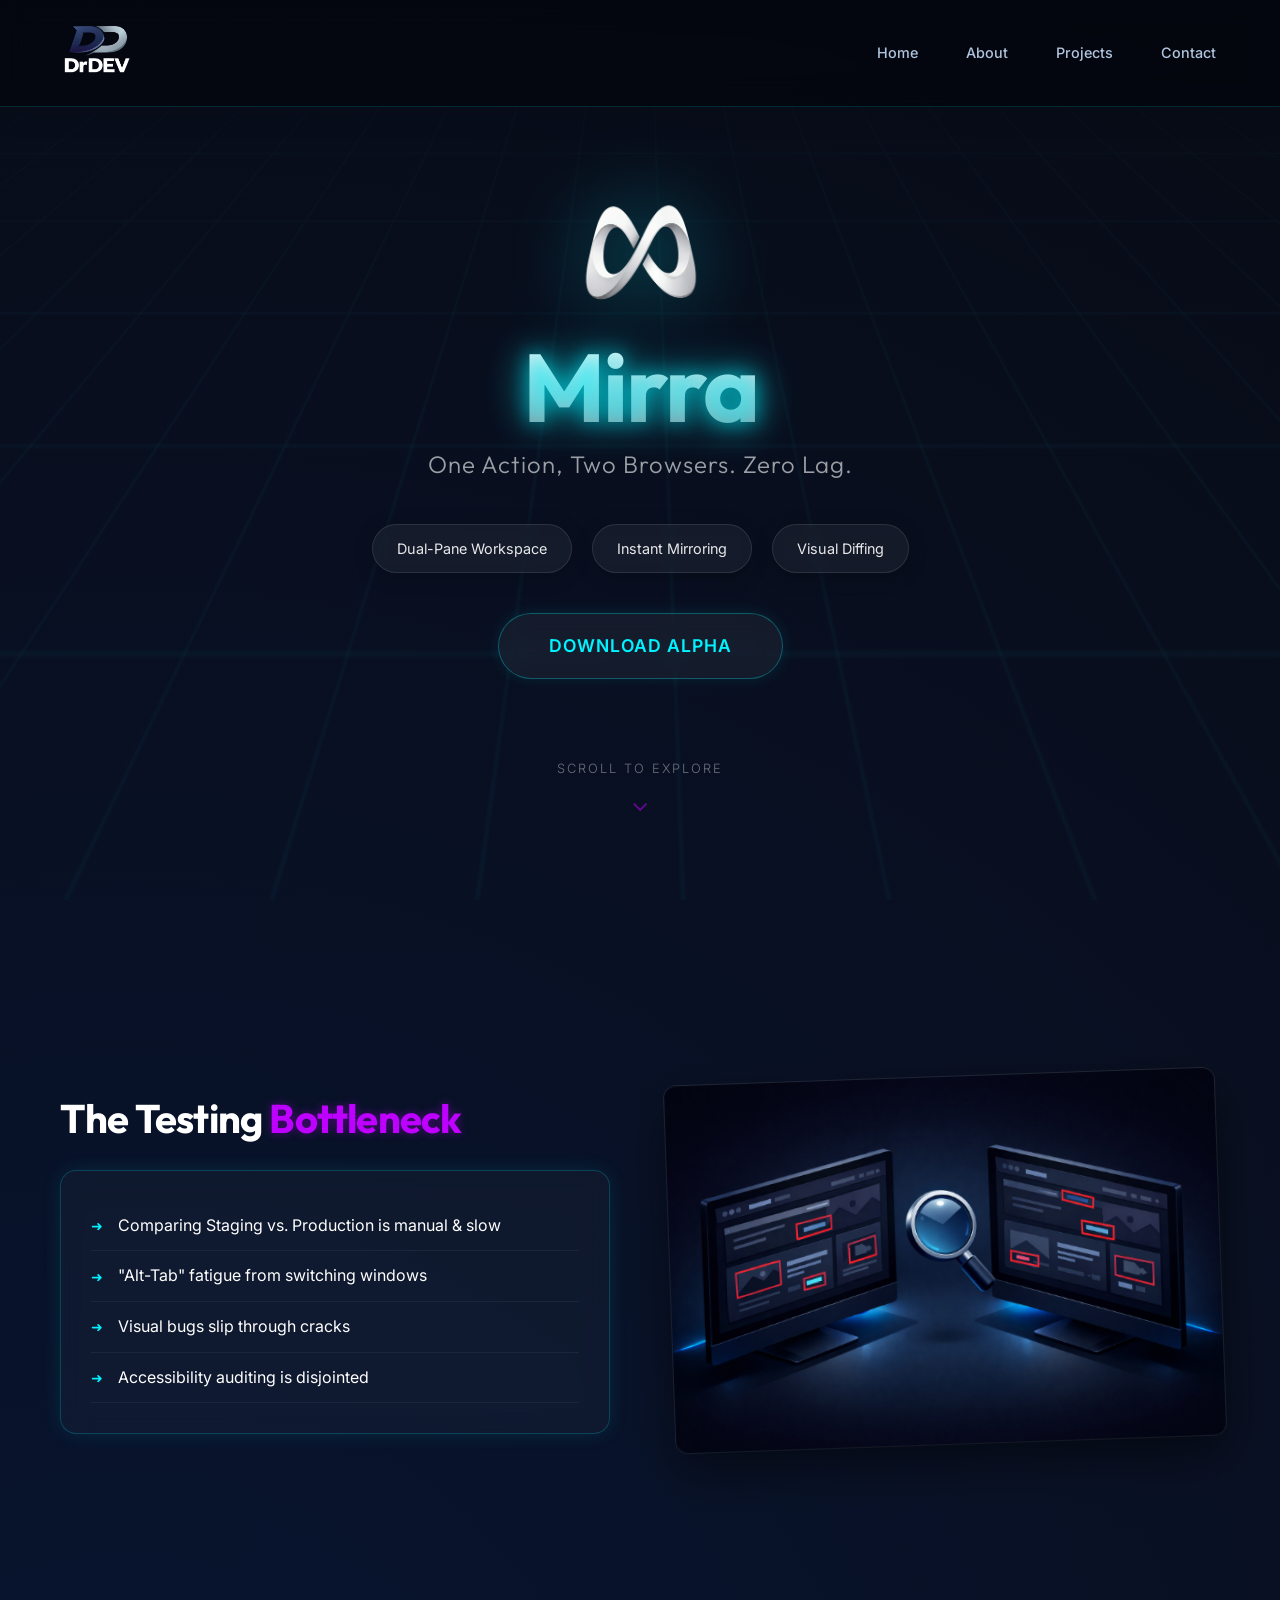
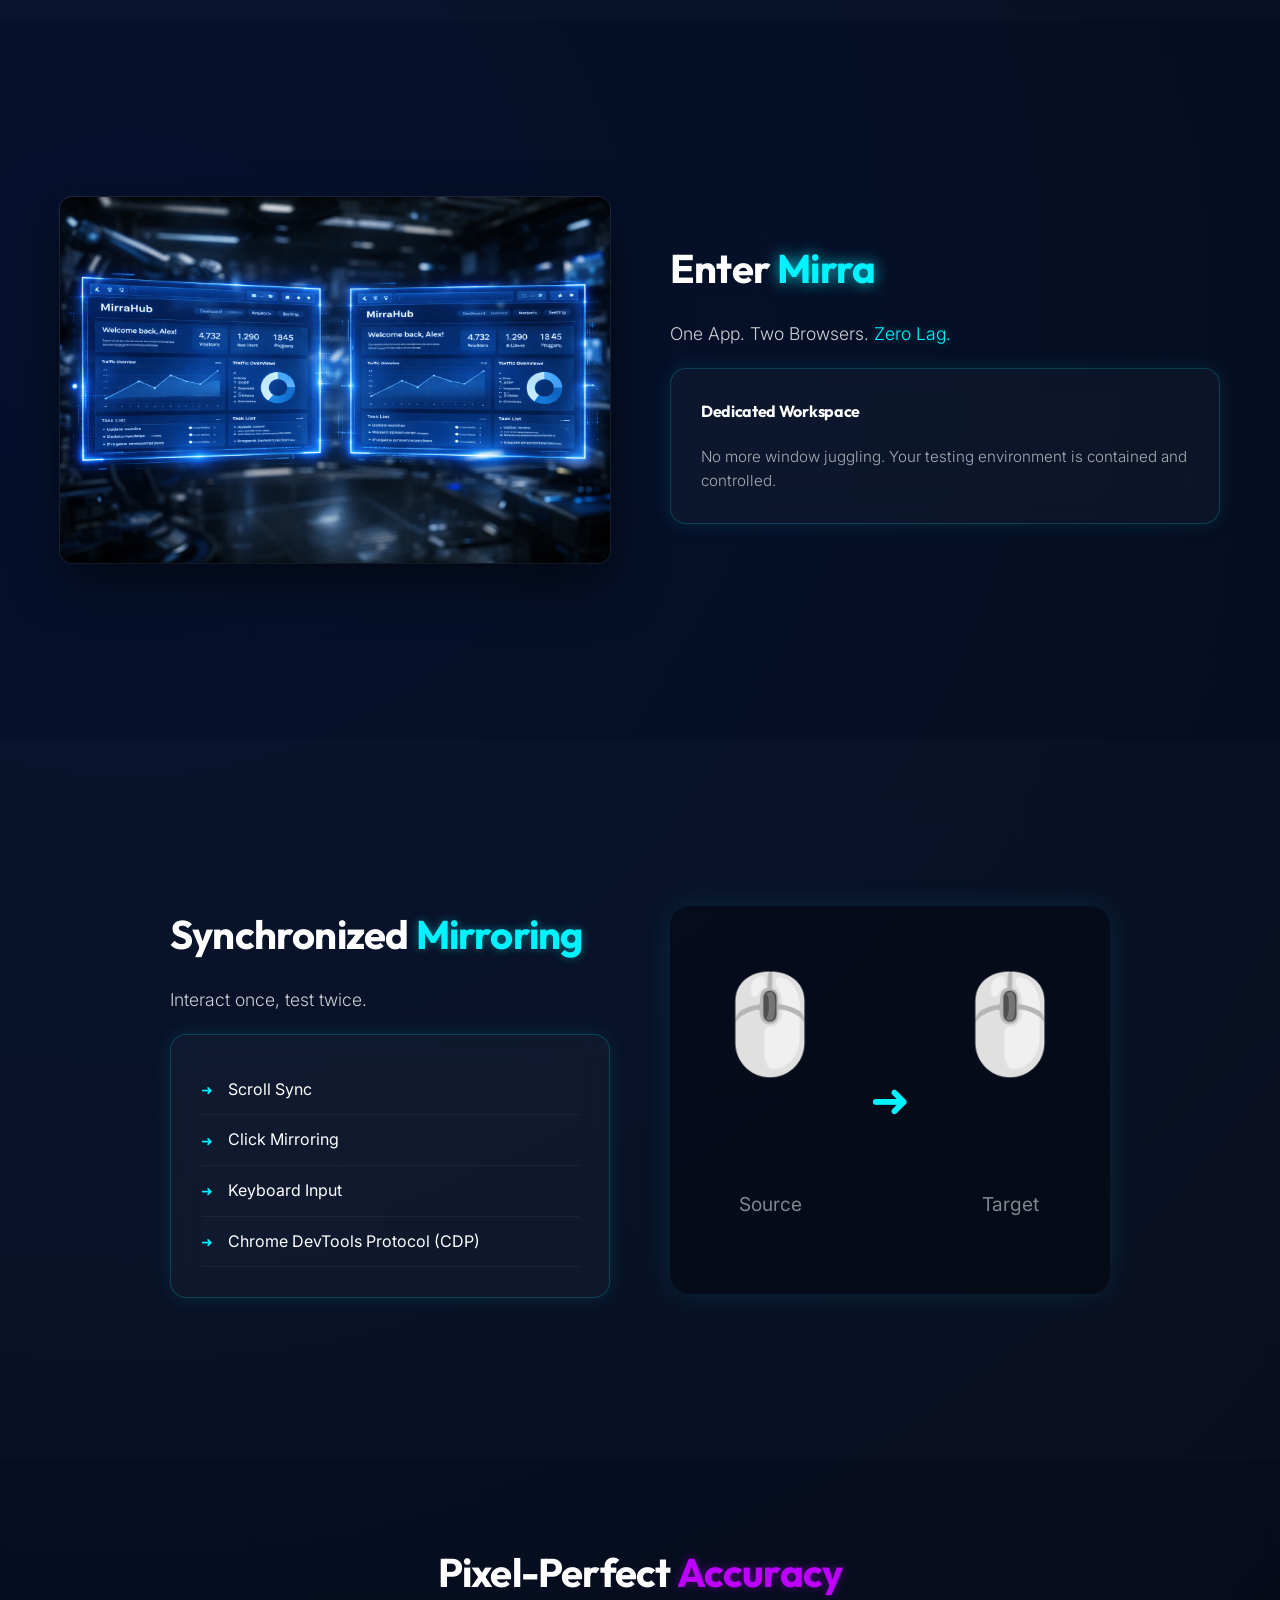
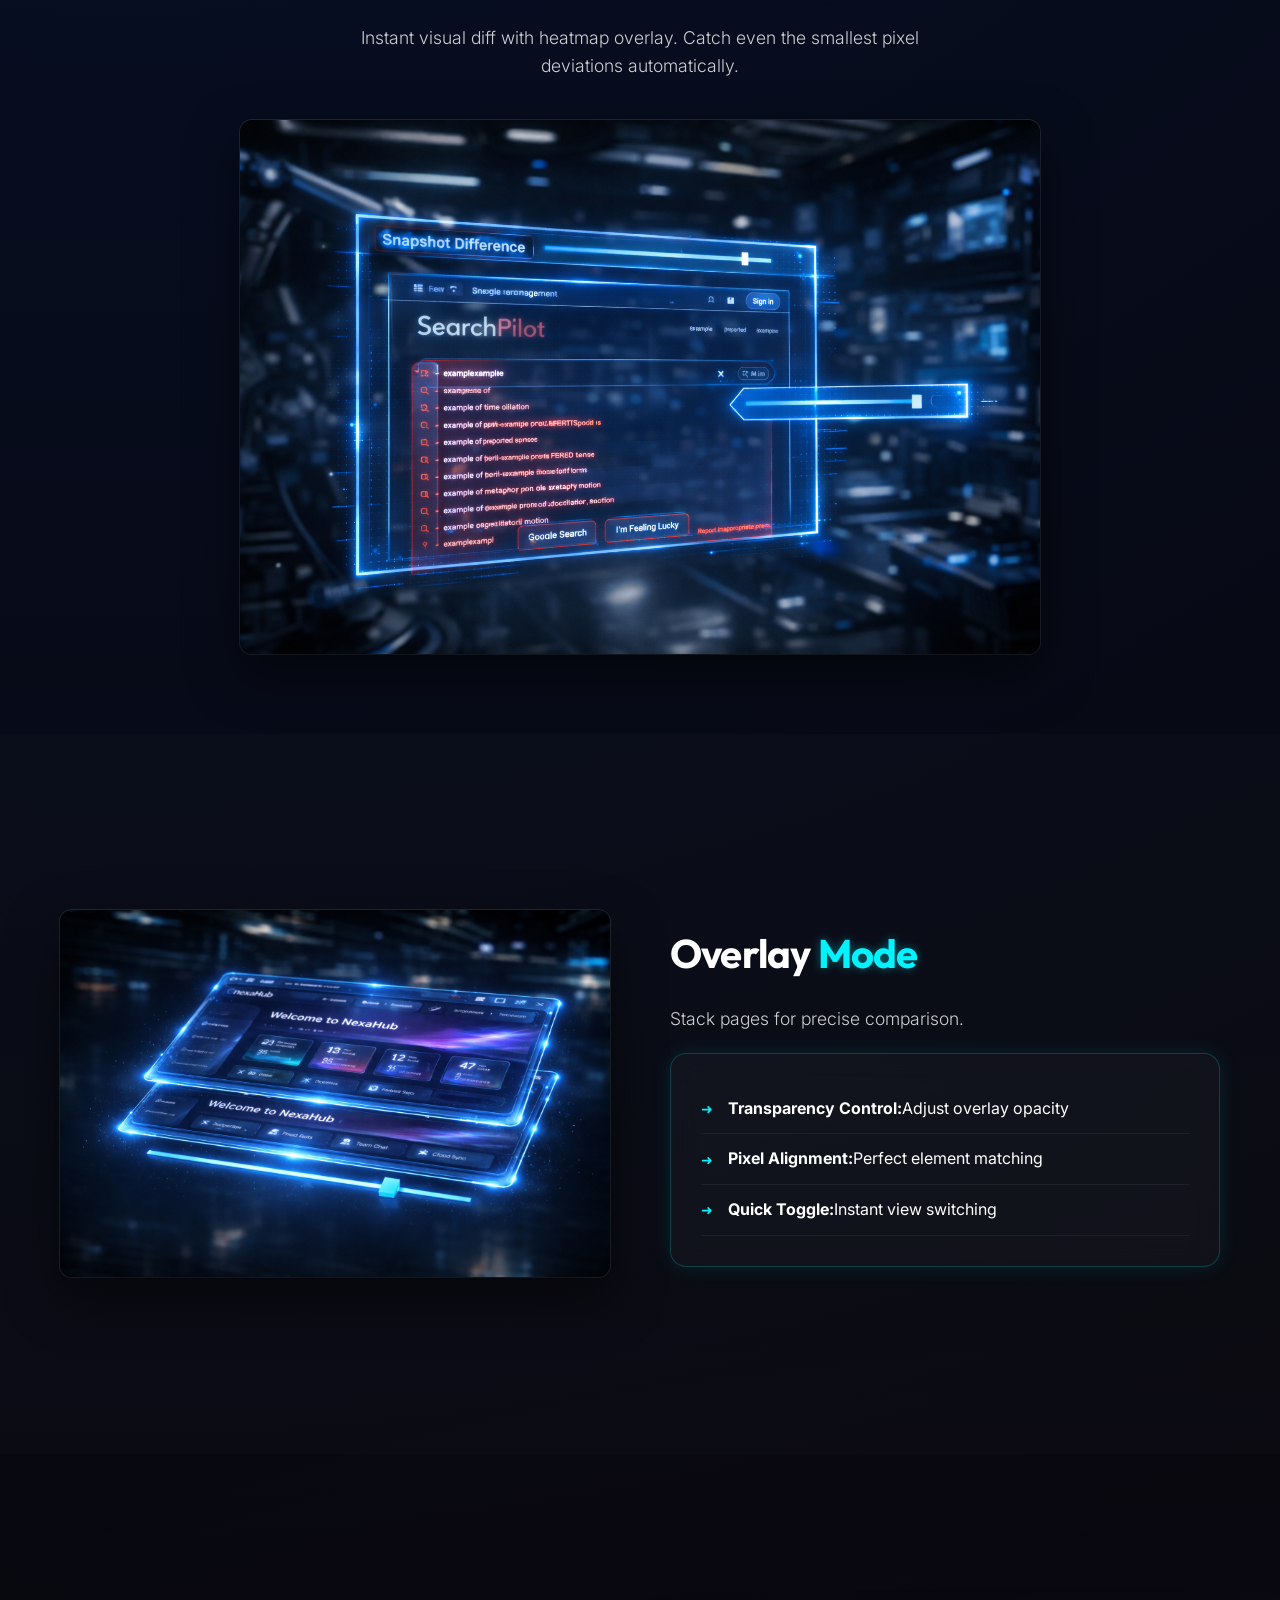
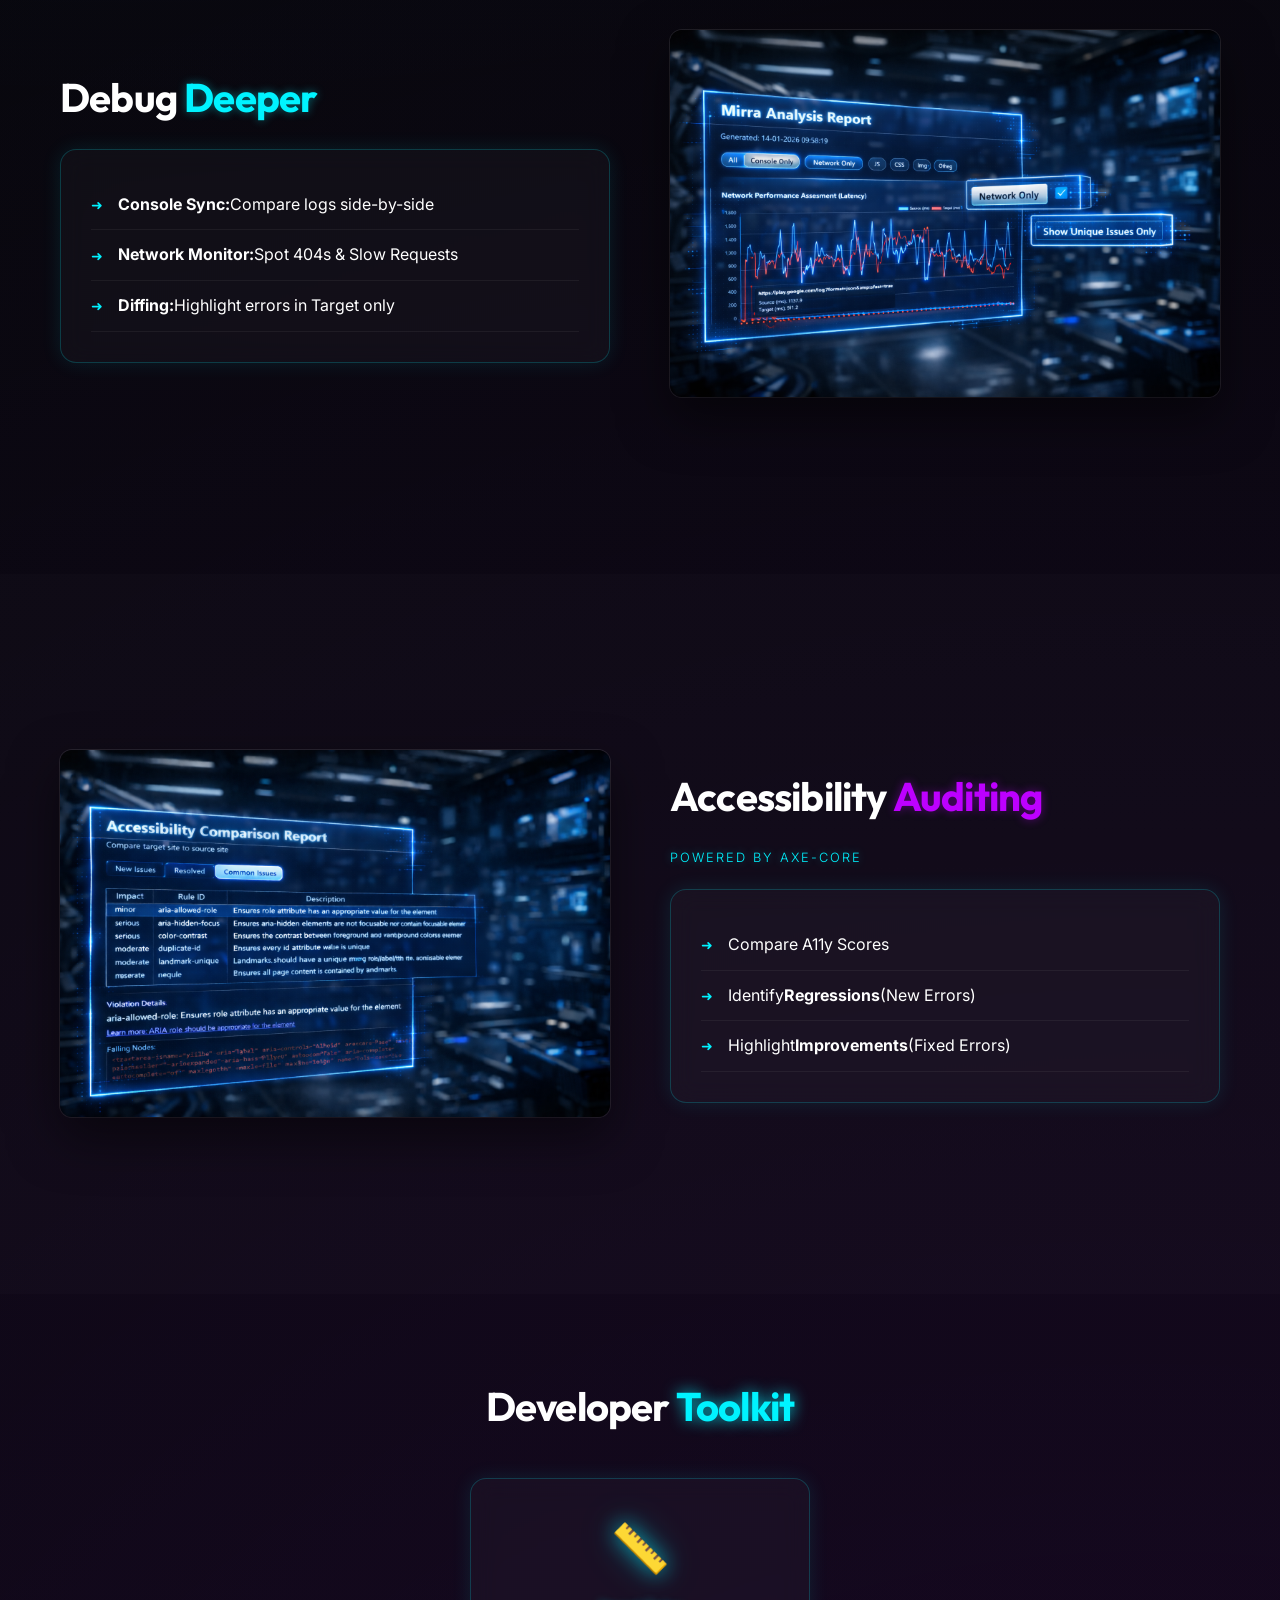
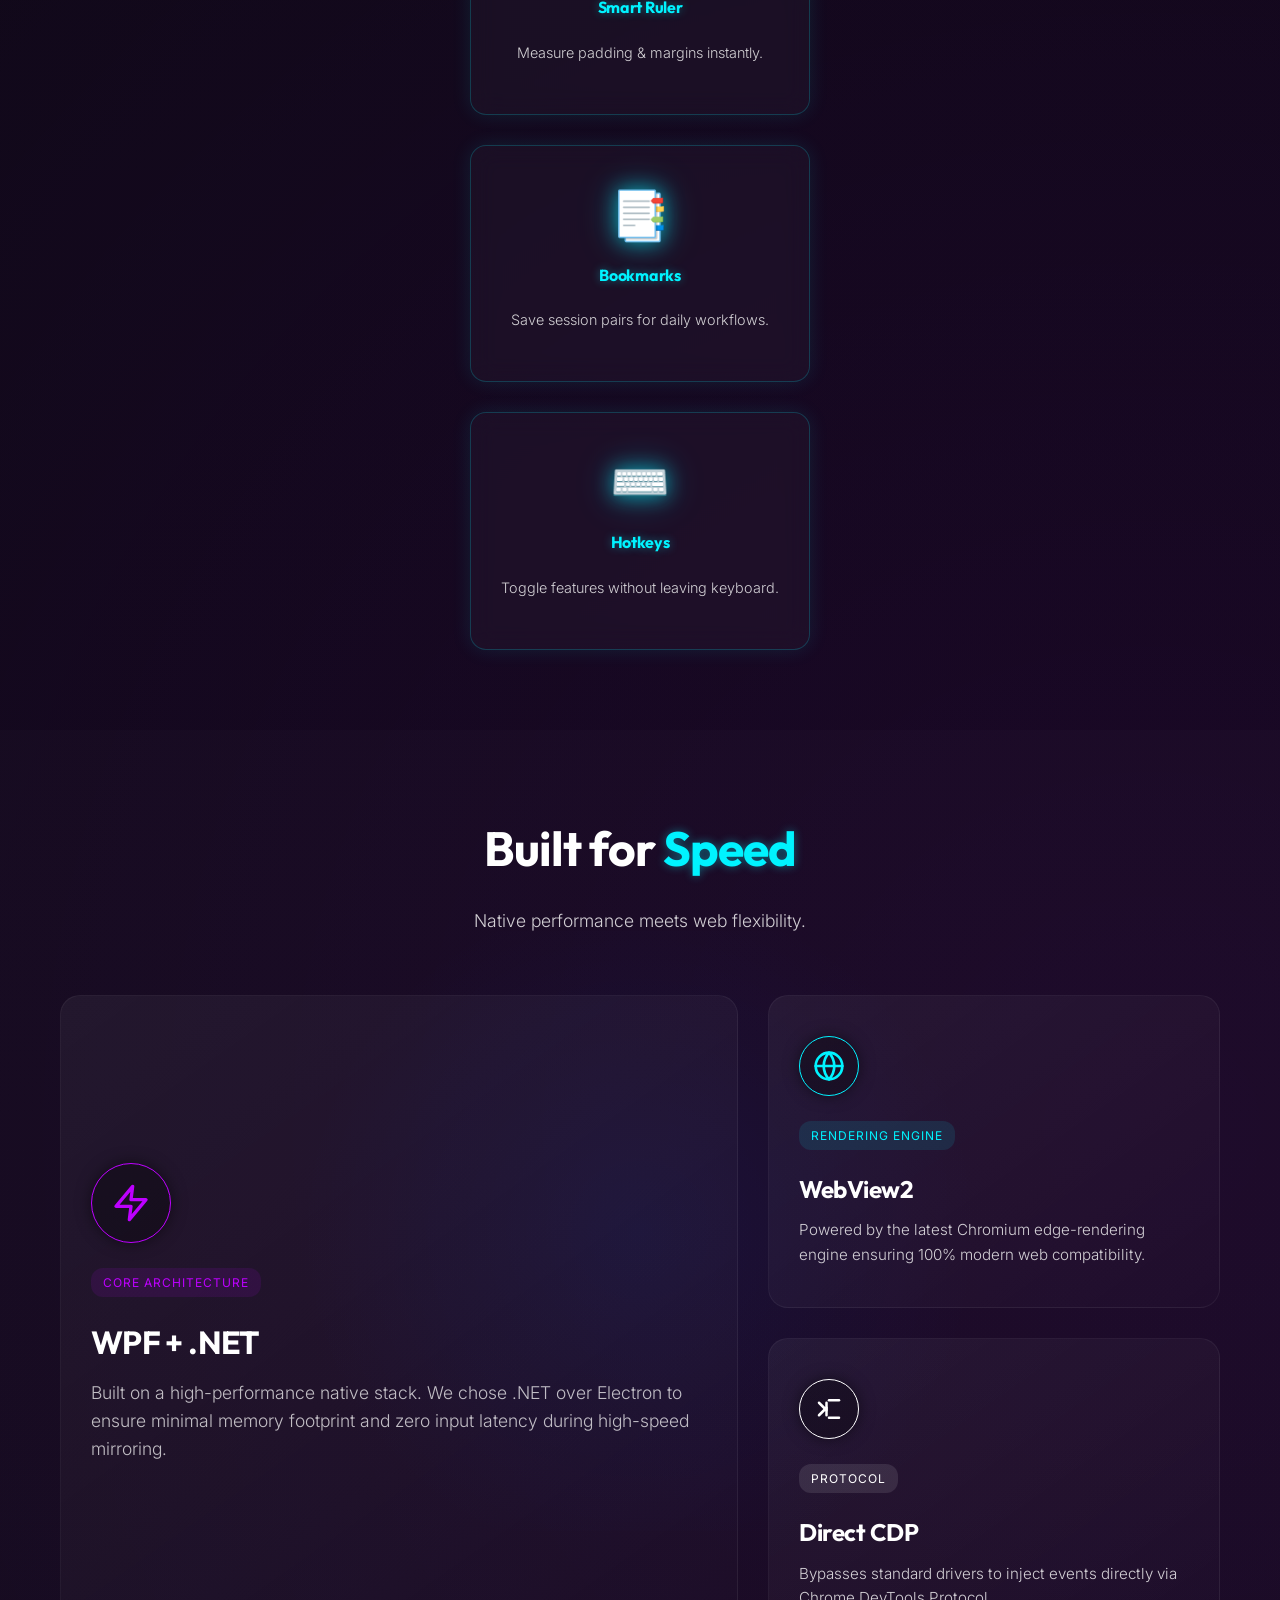
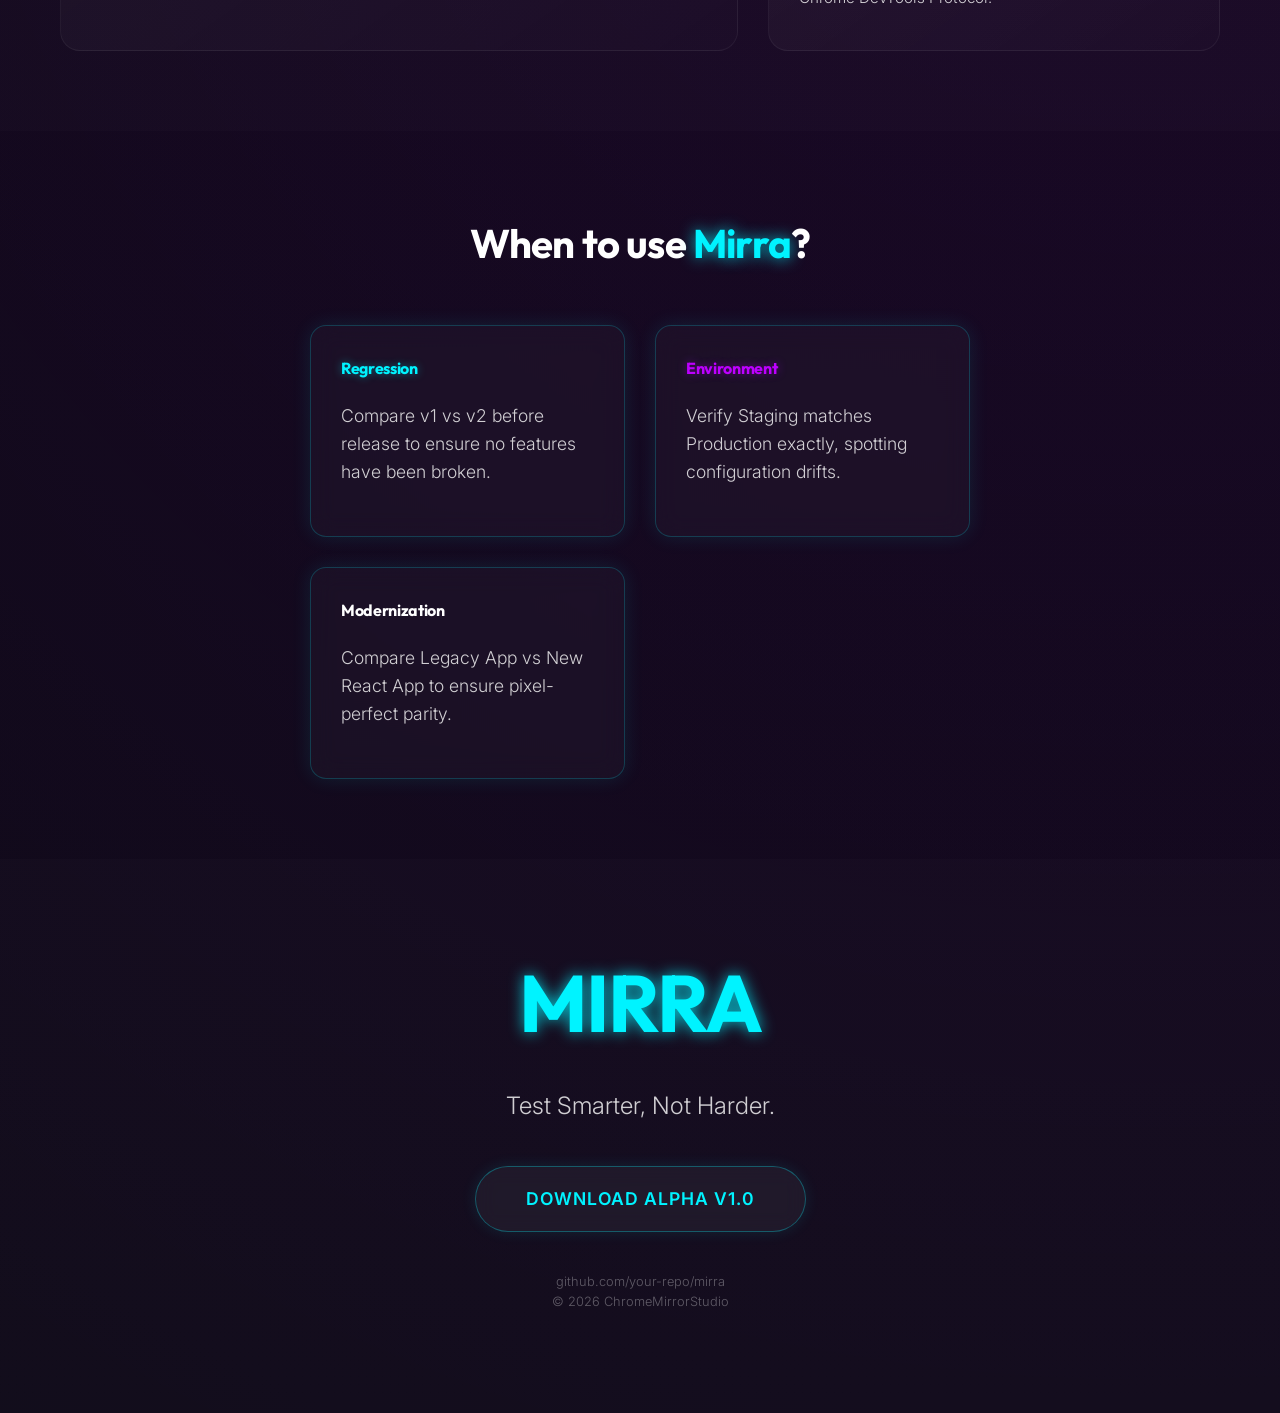
==== commit dd3863be: "Add consistent nav header to Mirra page" ====
--- a/mirra/presentation_mirra.html
+++ b/mirra/presentation_mirra.html
@@ -10,6 +10,8 @@
     <link
         href="https://fonts.googleapis.com/css2?family=Inter:wght@300;400;600;700;900&family=Outfit:wght@300;500;700&display=swap"
         rel="stylesheet">
+    <link rel="stylesheet" href="https://cdnjs.cloudflare.com/ajax/libs/font-awesome/6.4.0/css/all.min.css">
+    <link rel="stylesheet" href="../styles.css">
 
     <style>
         :root {
@@ -232,12 +234,14 @@
             grid-column: span 2;
         }
 
+
+
         /* ========== HERO SECTION SPECIFIC ========== */
         .hero-section {
             text-align: center;
             min-height: 100vh;
             justify-content: center;
-            padding-top: 0;
+            padding-top: 80px;
             position: relative;
             overflow: hidden;
             /* Ensure grid doesn't spill */
@@ -614,12 +618,30 @@
 
 <body>
 
+    <!-- NAVIGATION -->
+    <nav class="glass-nav">
+        <div class="logo-container">
+            <a href="../index.html">
+                <img src="../assets/logo.png" alt="drDEV Logo" class="nav-logo">
+            </a>
+        </div>
+        <ul class="nav-links">
+            <li><a href="../index.html#home">Home</a></li>
+            <li><a href="../index.html#about">About</a></li>
+            <li><a href="../index.html#projects">Projects</a></li>
+            <li><a href="../index.html#contact">Contact</a></li>
+        </ul>
+        <div class="hamburger">
+            <i class="fas fa-bars"></i>
+        </div>
+    </nav>
+
     <!-- HERO SECTION -->
     <section class="hero-section">
         <div class="hero-grid"></div>
         <div class="container hero-content">
             <img src="./SiteFile/App.png" alt="Mirra Logo"
-                style="width: 120px; margin-bottom: 20px; filter: drop-shadow(0 0 40px rgba(0,243,255,0.4));">
+                style="width: 120px; margin-top: 40px; margin-bottom: 20px; filter: drop-shadow(0 0 40px rgba(0,243,255,0.4));">
 
             <h1 class="hero-title">Mirra</h1>
             <h3 class="hero-subtitle">One Action, Two Browsers. Zero Lag.</h3>
@@ -955,6 +977,16 @@
     </section>
 
     <script>
+        // Header shrink on scroll
+        window.addEventListener('scroll', () => {
+            const header = document.querySelector('.glass-nav');
+            if (window.scrollY > 50) {
+                header.classList.add('scrolled');
+            } else {
+                header.classList.remove('scrolled');
+            }
+        });
+
         // Simple Intersection Observer for scroll animations
         document.addEventListener('DOMContentLoaded', () => {
             const observerOptions = {
--- a/styles.css
+++ b/styles.css
@@ -0,0 +1,647 @@
+/* CSS Variables & Reset */
+:root {
+    --bg-color: #02040a;
+    --card-bg: rgba(255, 255, 255, 0.02);
+    --card-border: rgba(0, 240, 255, 0.15);
+    --text-primary: #ffffff;
+    --text-secondary: #b0c4de;
+    --accent-cyan: #00f0ff;
+    --accent-blue: #0066ff;
+    --accent-holo: #e0f7fa;
+    --gradient-main: linear-gradient(135deg, var(--accent-cyan), var(--accent-blue));
+    --gradient-holo: linear-gradient(45deg, rgba(0, 240, 255, 0.1), rgba(0, 102, 255, 0.1), rgba(224, 247, 250, 0.1));
+    --font-heading: 'Outfit', sans-serif;
+    --font-body: 'Inter', sans-serif;
+    --glass-shadow: 0 8px 32px 0 rgba(0, 0, 0, 0.37);
+    --glass-blur: blur(16px);
+}
+
+* {
+    margin: 0;
+    padding: 0;
+    box-sizing: border-box;
+}
+
+html {
+    scroll-behavior: smooth;
+    overflow-x: hidden;
+    width: 100%;
+}
+
+body {
+    background-color: var(--bg-color);
+    color: var(--text-primary);
+    font-family: var(--font-body);
+    overflow-x: hidden;
+    line-height: 1.6;
+    -webkit-tap-highlight-color: transparent;
+}
+
+/* Background Effects */
+.noise-overlay {
+    position: fixed;
+    top: 0;
+    left: 0;
+    width: 100%;
+    height: 100%;
+    background: url('[data-uri]');
+    pointer-events: none;
+    z-index: 0;
+}
+
+.glow-orb {
+    position: fixed;
+    border-radius: 50%;
+    filter: blur(120px);
+    z-index: -1;
+    opacity: 0.6;
+}
+
+.orb-1 {
+    width: 400px;
+    height: 400px;
+    background: var(--accent-blue);
+    top: -100px;
+    left: -100px;
+    animation: floating 10s infinite ease-in-out;
+    opacity: 0.5;
+}
+
+.orb-2 {
+    width: 300px;
+    height: 300px;
+    background: var(--accent-cyan);
+    bottom: -50px;
+    right: -50px;
+    animation: floating 12s infinite ease-in-out reverse;
+    opacity: 0.5;
+}
+
+.orb-3 {
+    position: fixed;
+    width: 250px;
+    height: 250px;
+    background: #e0f7fa;
+    top: 40%;
+    left: 40%;
+    filter: blur(100px);
+    opacity: 0.3;
+    z-index: -1;
+    animation: floating 15s infinite ease-in-out 2s;
+}
+
+@keyframes floating {
+    0% {
+        transform: translate(0, 0);
+    }
+
+    50% {
+        transform: translate(30px, 50px);
+    }
+
+    100% {
+        transform: translate(0, 0);
+    }
+}
+
+/* Typography */
+h1,
+h2,
+h3 {
+    font-family: var(--font-heading);
+    font-weight: 700;
+}
+
+a {
+    text-decoration: none;
+    color: inherit;
+    transition: 0.3s;
+}
+
+.highlight {
+    background: var(--gradient-main);
+    -webkit-background-clip: text;
+    background-clip: text;
+    -webkit-text-fill-color: transparent;
+}
+
+/* Navigation */
+.glass-nav {
+    position: fixed;
+    top: 0;
+    width: 100%;
+    padding: 1.5rem 5%;
+    display: flex;
+    justify-content: space-between;
+    align-items: center;
+    background: rgba(2, 4, 10, 0.6);
+    backdrop-filter: var(--glass-blur);
+    border-bottom: 1px solid var(--card-border);
+    box-shadow: 0 4px 30px rgba(0, 0, 0, 0.1);
+    z-index: 1000;
+    transition: padding 0.3s ease, background 0.3s ease;
+}
+
+/* Scrolled state */
+.glass-nav.scrolled {
+    padding: 1rem 5%;
+    background: rgba(5, 5, 5, 0.9);
+    border-bottom: 1px solid rgba(255, 255, 255, 0.1);
+}
+
+.logo-container {
+    cursor: pointer;
+}
+
+.nav-logo {
+    height: 50px;
+    transition: height 0.3s ease;
+}
+
+.glass-nav.scrolled .nav-logo {
+    height: 40px;
+}
+
+.nav-links {
+    display: flex;
+    gap: 3rem;
+    list-style: none;
+}
+
+.nav-links a {
+    font-size: 0.9rem;
+    font-weight: 500;
+    color: var(--text-secondary);
+    position: relative;
+}
+
+.nav-links a:hover,
+.nav-links a.active {
+    color: var(--text-primary);
+}
+
+.nav-links a::after {
+    content: '';
+    position: absolute;
+    width: 0;
+    height: 2px;
+    bottom: -5px;
+    left: 0;
+    background: var(--gradient-main);
+    transition: width 0.3s;
+}
+
+.nav-links a:hover::after {
+    width: 100%;
+}
+
+.hamburger {
+    display: none;
+    font-size: 1.5rem;
+    cursor: pointer;
+}
+
+/* Hero Section */
+.hero-section {
+    height: 100vh;
+    display: flex;
+    align-items: center;
+    justify-content: center;
+    text-align: center;
+    padding: 0 5%;
+    /* Increased side padding for mobile */
+    padding-top: 80px;
+    /* Offset for fixed nav */
+}
+
+.hero-subtitle {
+    font-size: clamp(1rem, 2vw, 1.5rem);
+    color: var(--text-secondary);
+    margin-bottom: 2.5rem;
+    max-width: 800px;
+    margin-left: auto;
+    margin-right: auto;
+    line-height: 1.6;
+}
+
+.glitch {
+    font-size: clamp(3rem, 8vw, 5rem);
+    margin-bottom: 1rem;
+    position: relative;
+    color: var(--text-primary);
+    line-height: 1.1;
+    letter-spacing: -0.02em;
+}
+
+/* Buttons */
+.cta-group {
+    display: flex;
+    gap: 1.5rem;
+    justify-content: center;
+}
+
+.btn {
+    padding: 0.8rem 2rem;
+    border-radius: 50px;
+    font-family: var(--font-heading);
+    font-weight: 600;
+    cursor: pointer;
+    display: inline-flex;
+    align-items: center;
+    gap: 0.5rem;
+}
+
+.btn-primary {
+    background: var(--gradient-main);
+    color: #000;
+    font-weight: 700;
+    box-shadow: 0 0 20px rgba(0, 240, 255, 0.3);
+}
+
+.btn-primary:hover {
+    box-shadow: 0 0 40px rgba(0, 243, 255, 0.6);
+    transform: translateY(-2px);
+}
+
+.btn-secondary {
+    background: transparent;
+    border: 1px solid var(--text-primary);
+    color: var(--text-primary);
+}
+
+.btn-secondary:hover {
+    background: rgba(255, 255, 255, 0.1);
+}
+
+/* Sections */
+.section-padding {
+    padding: 6rem 1rem;
+}
+
+.container {
+    max-width: 1200px;
+    margin: 0 auto;
+}
+
+.section-title {
+    font-size: 3rem;
+    text-align: center;
+    margin-bottom: 4rem;
+}
+
+/* Glass Cards */
+.glass-card {
+    background: var(--card-bg);
+    border: 1px solid var(--card-border);
+    backdrop-filter: var(--glass-blur);
+    -webkit-backdrop-filter: var(--glass-blur);
+    border-radius: 16px;
+    padding: 2rem;
+    transition: transform 0.3s, box-shadow 0.3s, border-color 0.3s;
+    box-shadow: 0 4px 30px rgba(0, 0, 0, 0.1);
+}
+
+.glass-card:hover {
+    background: rgba(255, 255, 255, 0.05);
+    border-color: var(--accent-cyan);
+    transform: translateY(-5px);
+    box-shadow: 0 0 20px rgba(0, 240, 255, 0.1), inset 0 0 20px rgba(0, 240, 255, 0.05);
+}
+
+/* About Grid */
+.about-grid {
+    display: grid;
+    grid-template-columns: repeat(auto-fit, minmax(280px, 1fr));
+    gap: 2rem;
+}
+
+.about-card {
+    text-align: center;
+}
+
+.icon-large {
+    font-size: 3rem;
+    margin-bottom: 1.5rem;
+    background: var(--gradient-main);
+    -webkit-background-clip: text;
+    background-clip: text;
+    -webkit-text-fill-color: transparent;
+}
+
+.about-card h3 {
+    margin-bottom: 1rem;
+    font-size: 1.5rem;
+}
+
+.about-card p {
+    color: var(--text-secondary);
+}
+
+/* Projects Grid */
+.projects-grid {
+    display: grid;
+    grid-template-columns: repeat(auto-fit, minmax(300px, 1fr));
+    gap: 2.5rem;
+}
+
+.project-card {
+    padding: 0;
+    /* Remove default padding for image flush */
+    overflow: hidden;
+    display: flex;
+    flex-direction: column;
+}
+
+.project-image {
+    height: 200px;
+    width: 100%;
+    position: relative;
+    overflow: hidden;
+}
+
+.placeholder-img {
+    width: 100%;
+    height: 100%;
+    transition: transform 0.5s;
+}
+
+.color-1 {
+    background: linear-gradient(45deg, #2b0042, #520088);
+}
+
+.color-2 {
+    background: linear-gradient(45deg, #002b28, #005f59);
+}
+
+.color-3 {
+    background: linear-gradient(45deg, #421e00, #884b00);
+}
+
+.project-card:hover .placeholder-img {
+    transform: scale(1.1);
+}
+
+.project-info {
+    padding: 2rem;
+    flex-grow: 1;
+    display: flex;
+    flex-direction: column;
+}
+
+.project-info h3 {
+    font-size: 1.5rem;
+    margin-bottom: 0.5rem;
+}
+
+.project-tech {
+    display: flex;
+    gap: 0.5rem;
+    margin-bottom: 1rem;
+    flex-wrap: wrap;
+}
+
+.project-tech span {
+    font-size: 0.75rem;
+    background: rgba(255, 255, 255, 0.1);
+    padding: 0.2rem 0.6rem;
+    border-radius: 20px;
+    color: var(--accent-cyan);
+}
+
+.project-info p:not(.project-tech) {
+    color: var(--text-secondary);
+    margin-bottom: 1.5rem;
+    flex-grow: 1;
+}
+
+.btn-link {
+    color: var(--text-primary);
+    font-weight: 600;
+    display: inline-flex;
+    align-items: center;
+    gap: 0.5rem;
+}
+
+.btn-link:hover {
+    color: var(--accent-cyan);
+}
+
+/* Contact */
+.contact-container {
+    max-width: 800px;
+    text-align: center;
+}
+
+.contact-box {
+    padding: 4rem 2rem;
+}
+
+.contact-box p {
+    font-size: 1.2rem;
+    margin-bottom: 2rem;
+}
+
+.btn-large {
+    font-size: 1.1rem;
+    padding: 1rem 3rem;
+}
+
+.social-links {
+    margin-top: 3rem;
+    display: flex;
+    justify-content: center;
+    gap: 2rem;
+}
+
+.social-links a {
+    font-size: 1.8rem;
+    color: var(--text-secondary);
+}
+
+.social-links a:hover {
+    color: var(--text-primary);
+    transform: translateY(-3px);
+}
+
+/* Footer */
+footer {
+    text-align: center;
+    padding: 2rem;
+    border-top: 1px solid var(--card-border);
+    color: var(--text-secondary);
+    font-size: 0.9rem;
+    background: rgba(0, 0, 0, 0.5);
+}
+
+/* Responsive */
+@media (max-width: 768px) {
+    .nav-links {
+        display: none;
+        /* Hide for now, script will handle toggle if needed or simple stack */
+        position: absolute;
+        top: 70px;
+        left: 0;
+        width: 100%;
+        background: #000;
+        flex-direction: column;
+        padding: 2rem;
+        gap: 1.5rem;
+        text-align: center;
+        border-bottom: 1px solid var(--card-border);
+    }
+
+    .nav-links.active {
+        display: flex;
+    }
+
+    .hamburger {
+        display: block;
+    }
+
+    .glitch {
+        font-size: 3rem;
+    }
+
+    .hero-subtitle {
+        font-size: 1.1rem;
+    }
+}
+
+/* Animations classes controlled by JS */
+.fade-in {
+    opacity: 0;
+    transform: translateY(20px);
+    transition: opacity 0.8s ease-out, transform 0.8s ease-out;
+}
+
+.fade-in-up {
+    opacity: 0;
+    transform: translateY(40px);
+    transition: opacity 0.8s ease-out, transform 0.8s ease-out;
+}
+
+.visible {
+    opacity: 1;
+    transform: translateY(0);
+}
+
+.delay-100 {
+    transition-delay: 0.1s;
+}
+
+.delay-200 {
+    transition-delay: 0.2s;
+}
+
+/* Toast Notification */
+.toast {
+    position: fixed;
+    top: 50%;
+    left: 50%;
+    transform: translate(-50%, -50%) scale(0.9);
+    background: rgba(0, 0, 0, 0.8);
+    color: var(--accent-cyan);
+    border: 1px solid var(--accent-cyan);
+    padding: 1.5rem 3rem;
+    border-radius: 12px;
+    font-size: 1.2rem;
+    font-family: var(--font-heading);
+    font-weight: 600;
+    backdrop-filter: blur(20px);
+    opacity: 0;
+    visibility: hidden;
+    transition: all 0.3s cubic-bezier(0.175, 0.885, 0.32, 1.275);
+    z-index: 9999;
+    box-shadow: 0 0 30px rgba(0, 243, 255, 0.3), inset 0 0 20px rgba(0, 243, 255, 0.1);
+    display: flex;
+    align-items: center;
+    gap: 1rem;
+    text-shadow: 0 0 10px rgba(0, 243, 255, 0.5);
+    pointer-events: none;
+}
+
+.toast.show {
+    transform: translate(-50%, -50%) scale(1);
+    opacity: 1;
+    visibility: visible;
+}
+
+/* Scroll Progress Bar */
+.scroll-progress {
+    position: fixed;
+    top: 0;
+    left: 0;
+    width: 0%;
+    height: 3px;
+    background: var(--gradient-main);
+    z-index: 1001;
+    box-shadow: 0 0 10px var(--accent-purple);
+    transition: width 0.1s linear;
+}
+
+/* Typewriter Effect */
+/* Typewriter Effect (Desktop Only) */
+@media (min-width: 769px) {
+    .typing-text {
+        border-right: 2px solid var(--accent-cyan);
+        white-space: nowrap;
+        overflow: hidden;
+        animation: typing 4s steps(60, end), blink-caret 0.75s step-end infinite;
+        display: inline-block;
+        max-width: 100%;
+    }
+}
+
+/* Mobile Subtitle Fade In */
+@media (max-width: 768px) {
+    .typing-text {
+        border: none;
+        white-space: normal;
+        overflow: visible;
+        width: auto;
+        opacity: 0;
+        animation: fadeInUpText 1s ease-out forwards;
+        animation-delay: 0.5s;
+    }
+
+    @keyframes fadeInUpText {
+        from {
+            opacity: 0;
+            transform: translateY(20px);
+        }
+
+        to {
+            opacity: 1;
+            transform: translateY(0);
+        }
+    }
+}
+
+@keyframes typing {
+    from {
+        width: 0
+    }
+
+    to {
+        width: 100%
+    }
+}
+
+@keyframes blink-caret {
+
+    from,
+    to {
+        border-color: transparent
+    }
+
+    50% {
+        border-color: var(--accent-cyan)
+    }
+}
+
+/* 3D Tilt Prerequisite */
+.glass-card {
+    transition: transform 0.1s ease, box-shadow 0.3s ease;
+    transform-style: preserve-3d;
+    perspective: 1000px;
+}
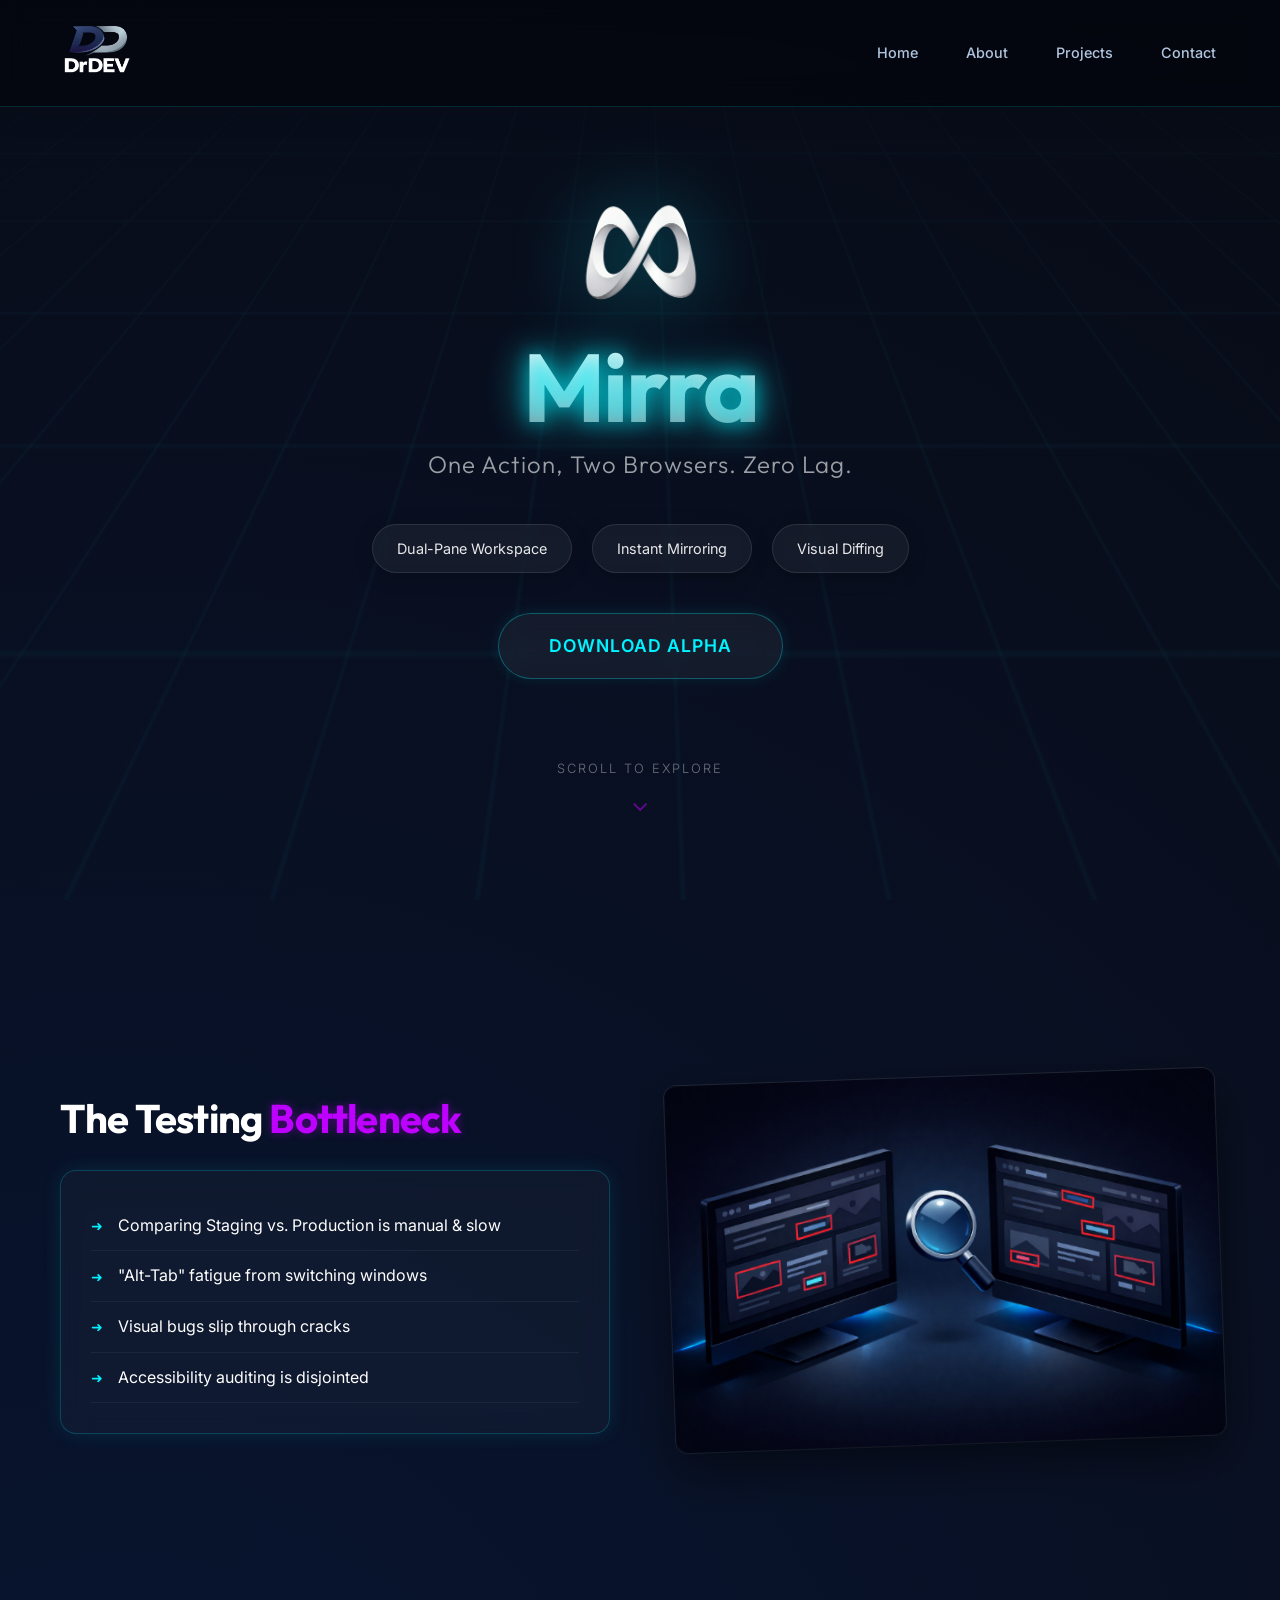
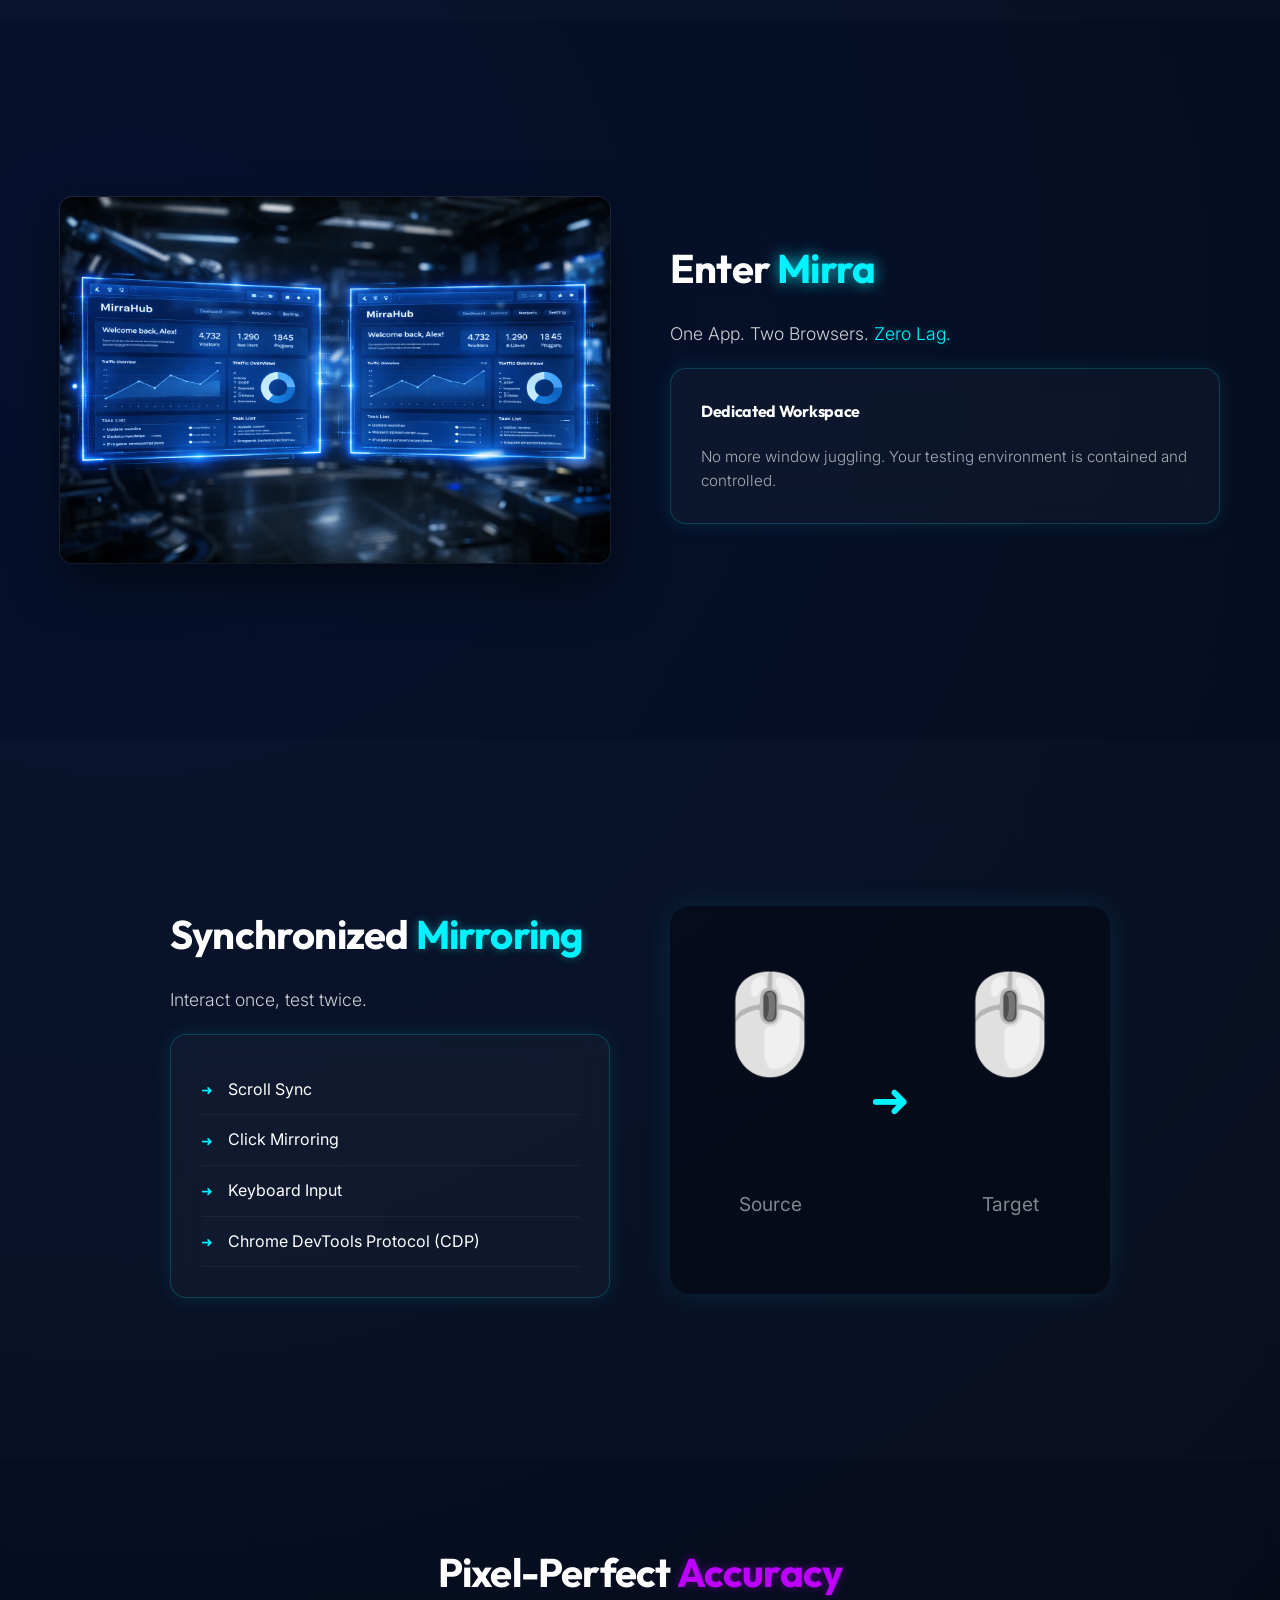
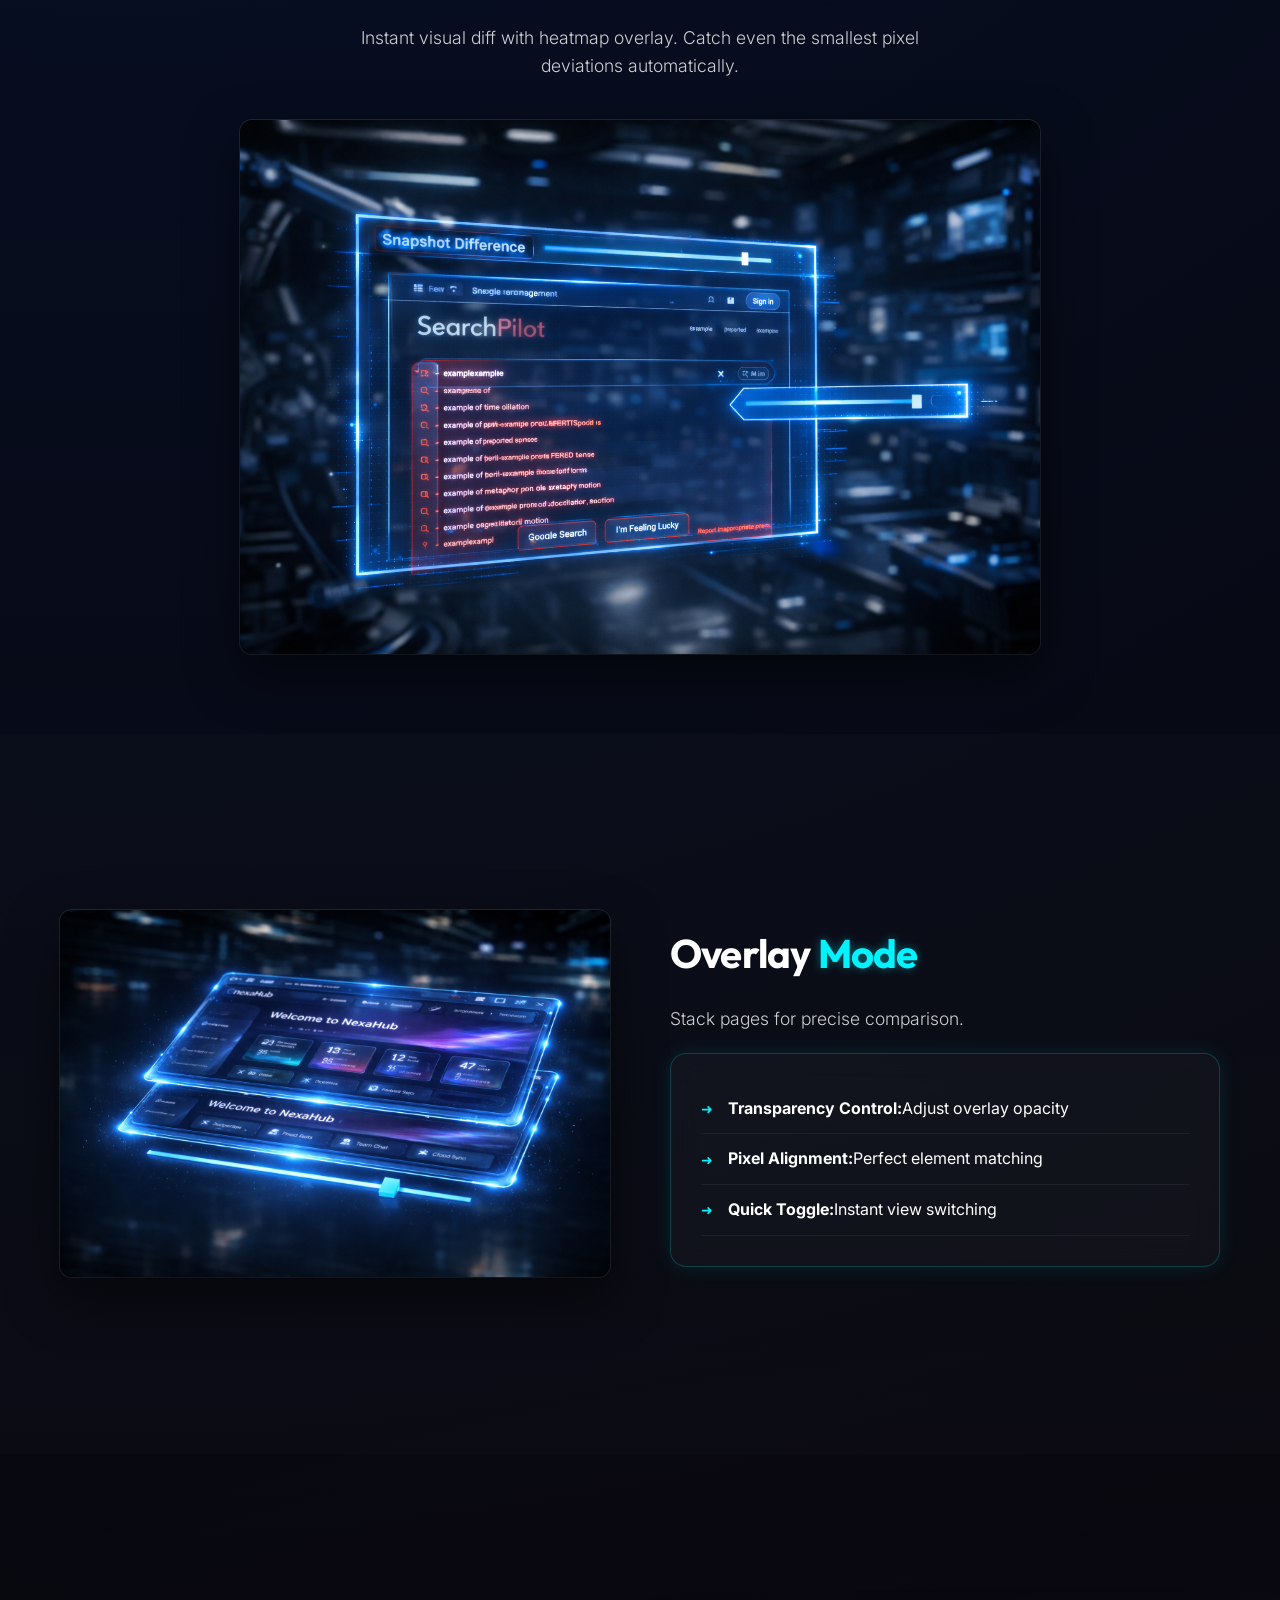
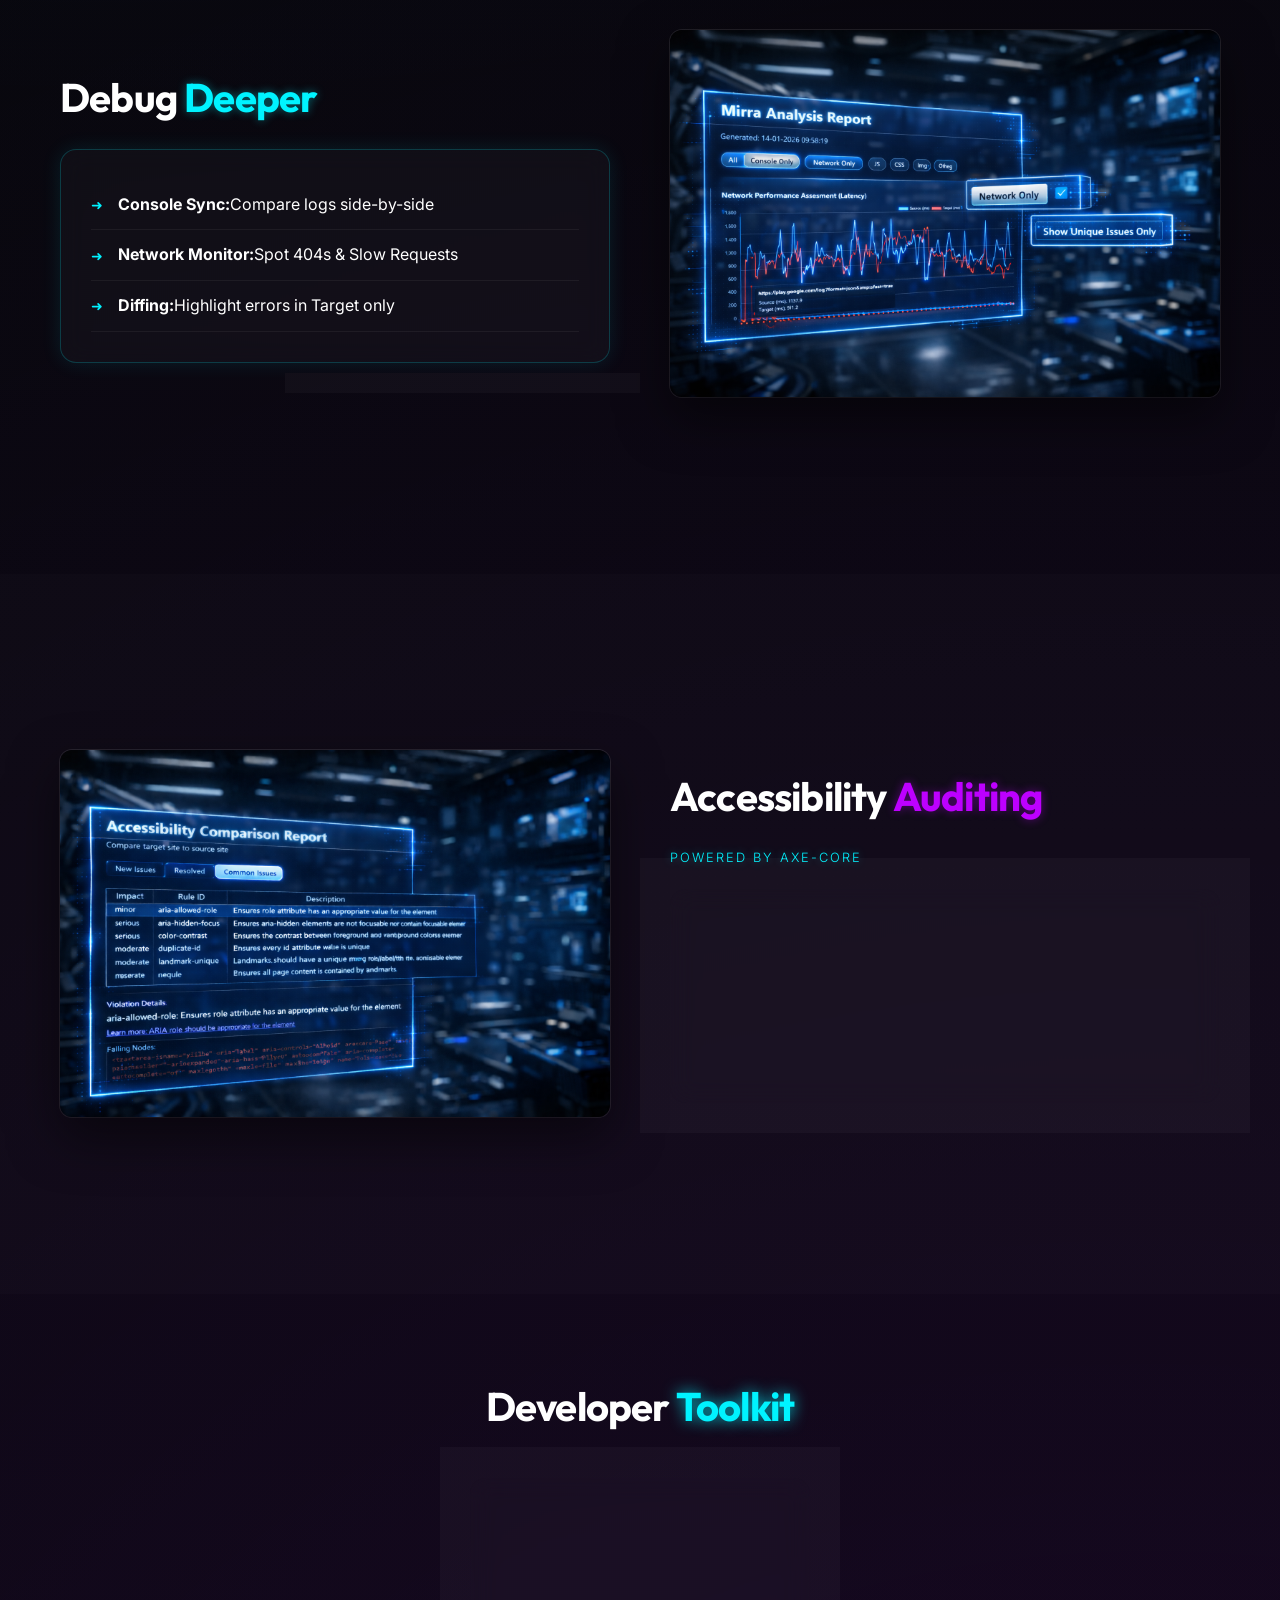
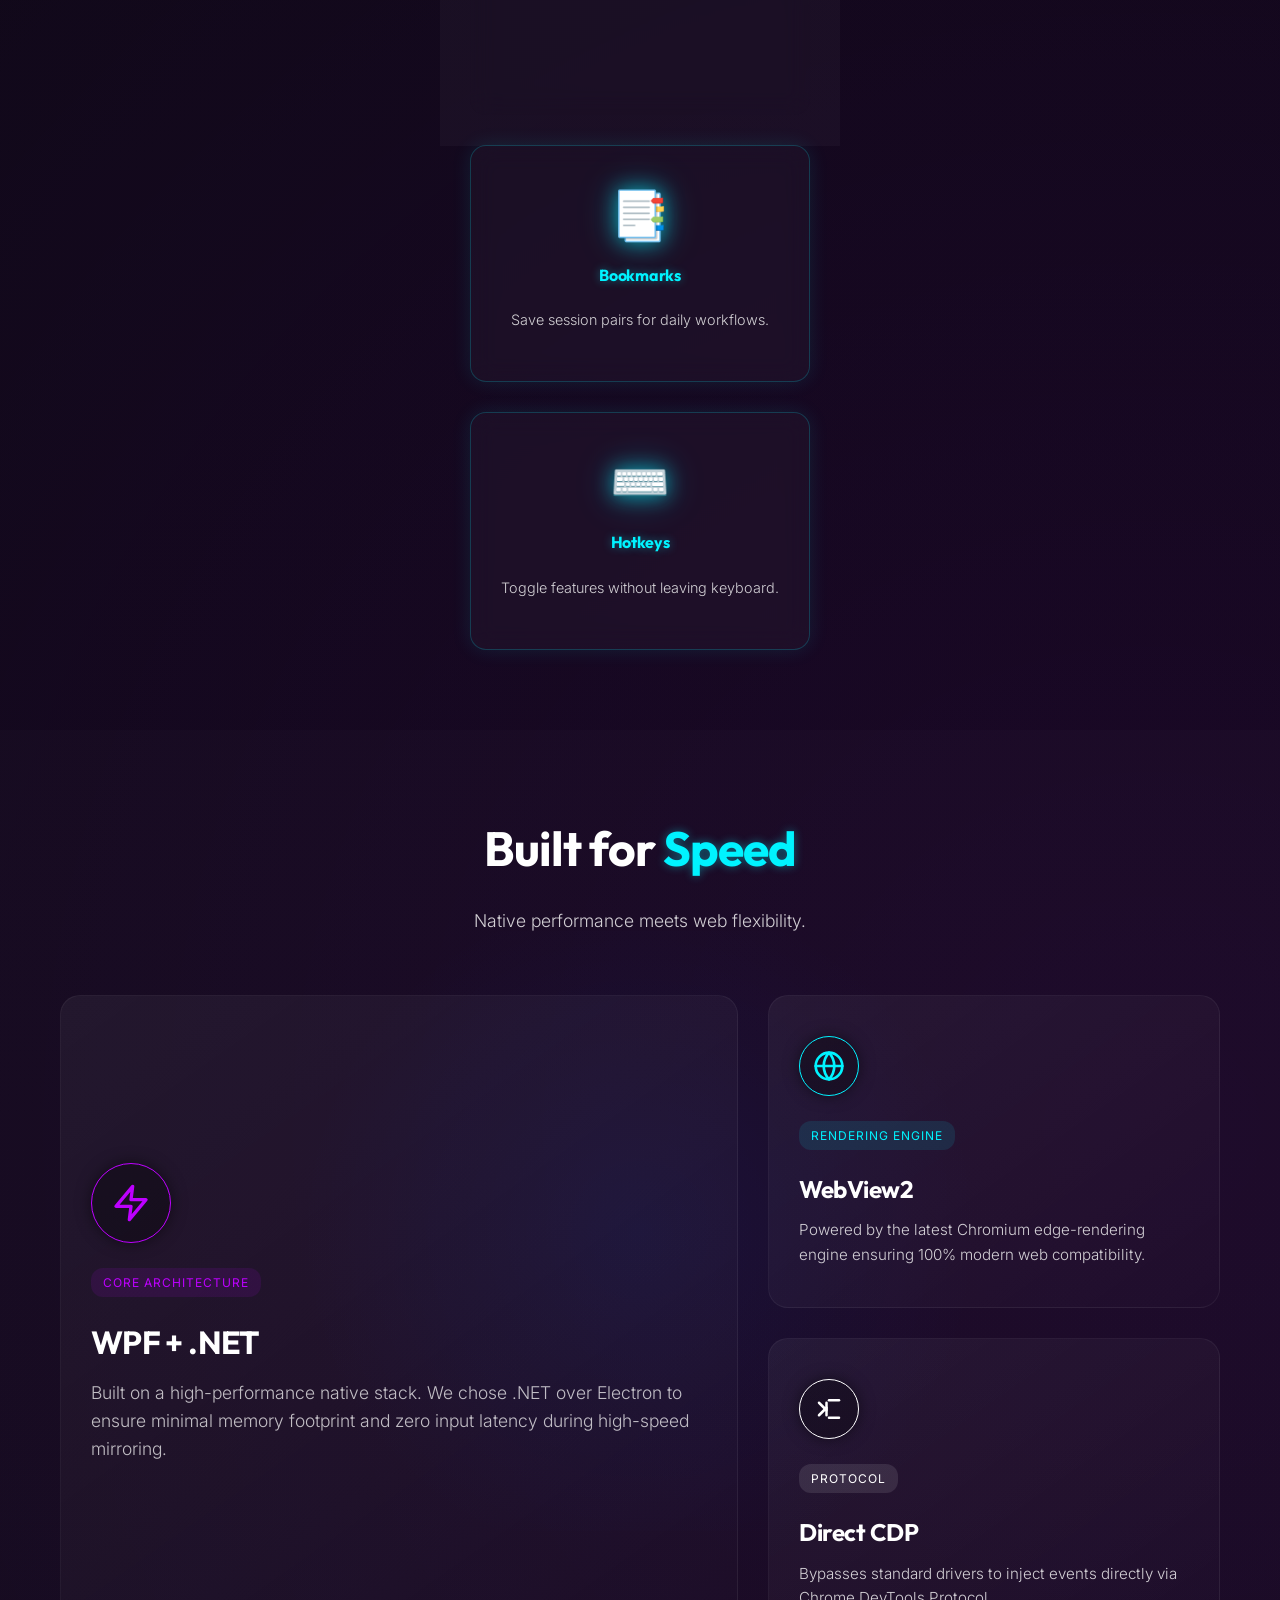
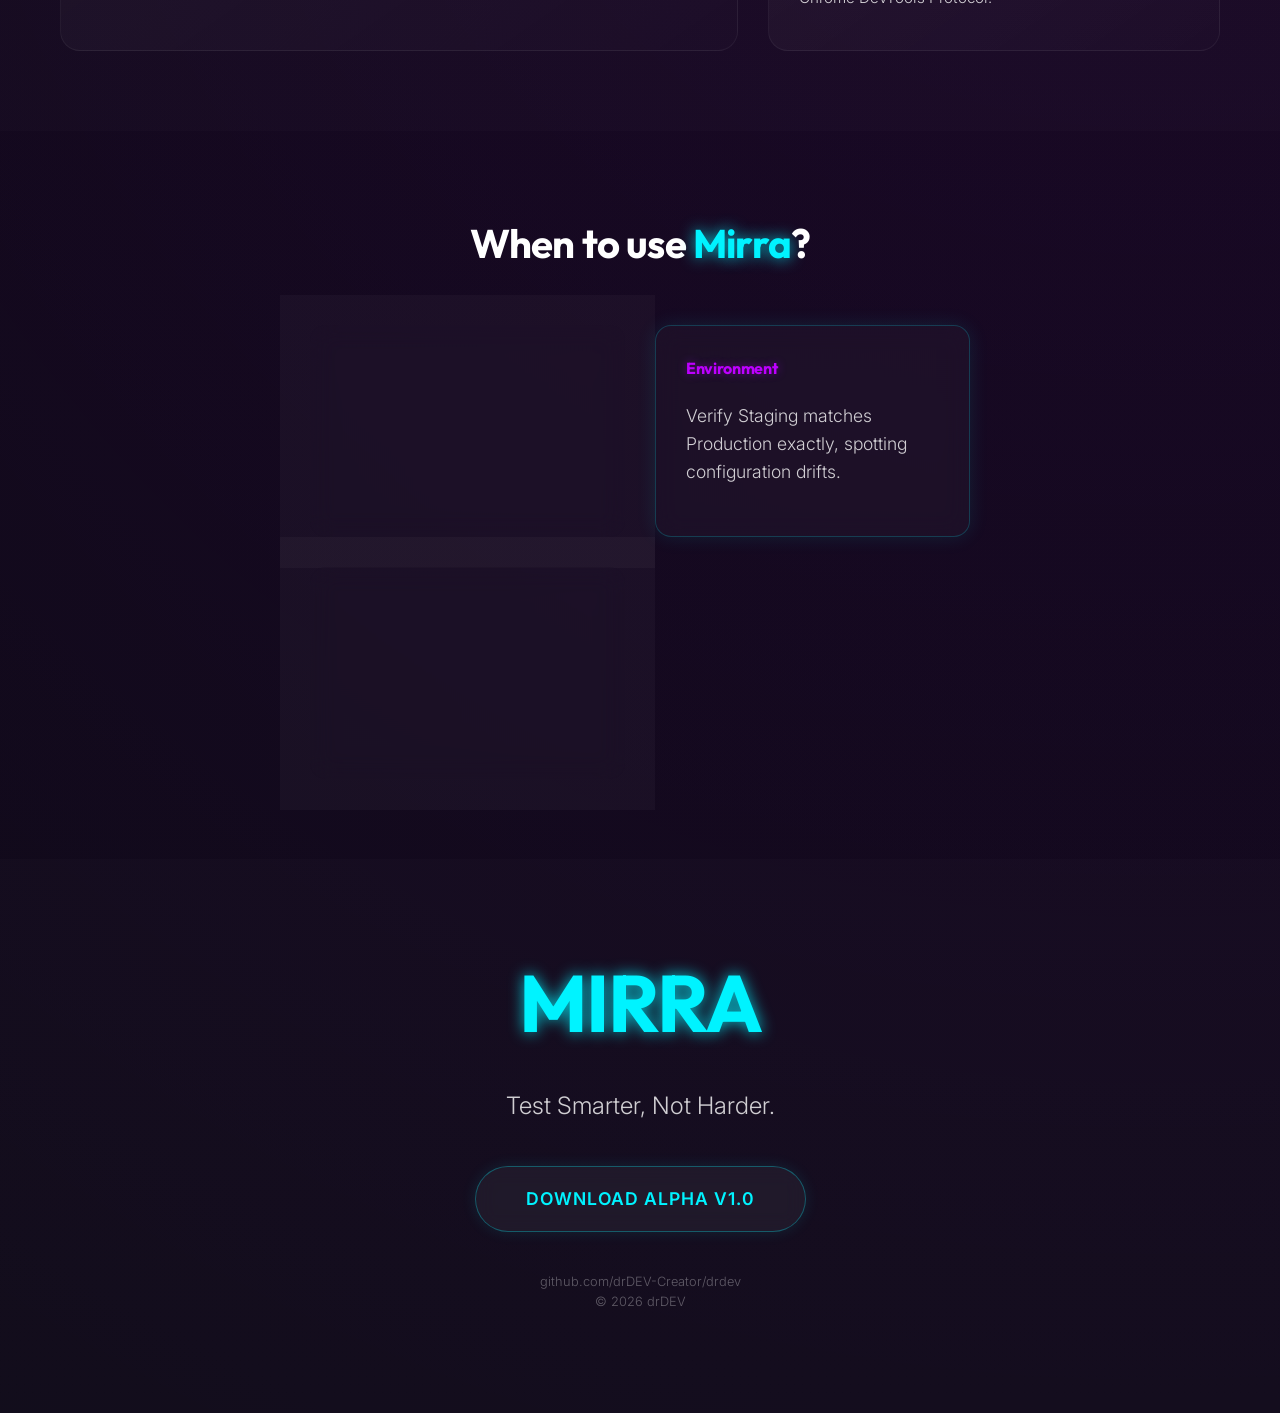
==== commit cfe1493a: "Link download buttons to GitHub release" ====
--- a/mirra/presentation_mirra.html
+++ b/mirra/presentation_mirra.html
@@ -659,7 +659,8 @@
             </div>
 
             <div class="hero-cta-group">
-                <a href="#" class="btn-primary">Download Alpha</a>
+                <a href="https://github.com/drDEV-Creator/drdev/releases/download/v1.0.0/MirraInstaller.exe"
+                    class="btn-primary">Download Alpha</a>
             </div>
 
             <div style="margin-top: 80px; opacity: 0.5; animation: bounce 2s infinite;">
@@ -968,10 +969,11 @@
         <div class="container reveal-on-scroll">
             <h1 class="gradient-text" style="font-size: 5rem;">MIRRA</h1>
             <p style="font-size: 1.5rem; margin-bottom: 40px;">Test Smarter, Not Harder.</p>
-            <a href="#" class="btn-primary">Download Alpha v1.0</a>
+            <a href="https://github.com/drDEV-Creator/drdev/releases/download/v1.0.0/MirraInstaller.exe"
+                class="btn-primary">Download Alpha v1.0</a>
             <p style="margin-top: 40px; font-size: 0.8rem; opacity: 0.4;">
-                github.com/your-repo/mirra<br>
-                &copy; 2026 ChromeMirrorStudio
+                github.com/drDEV-Creator/drdev<br>
+                &copy; 2026 drDEV
             </p>
         </div>
     </section>
